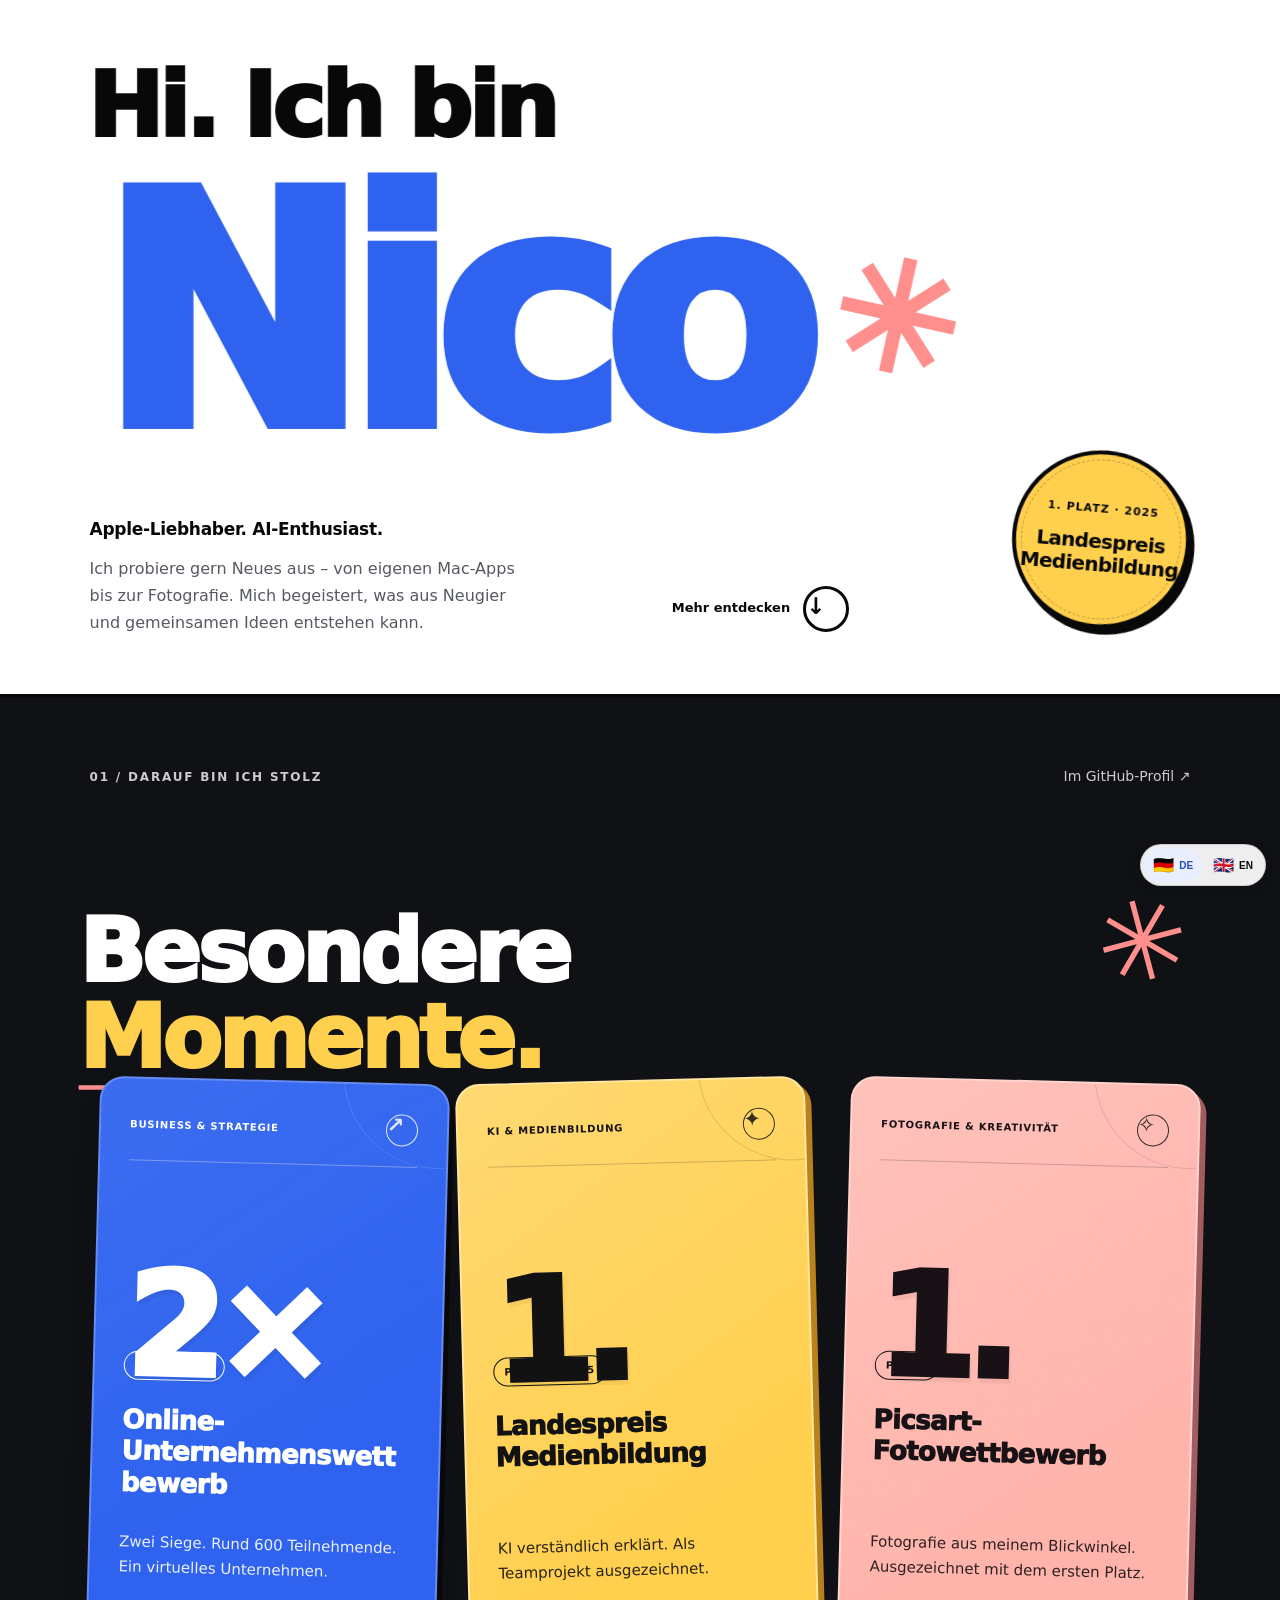
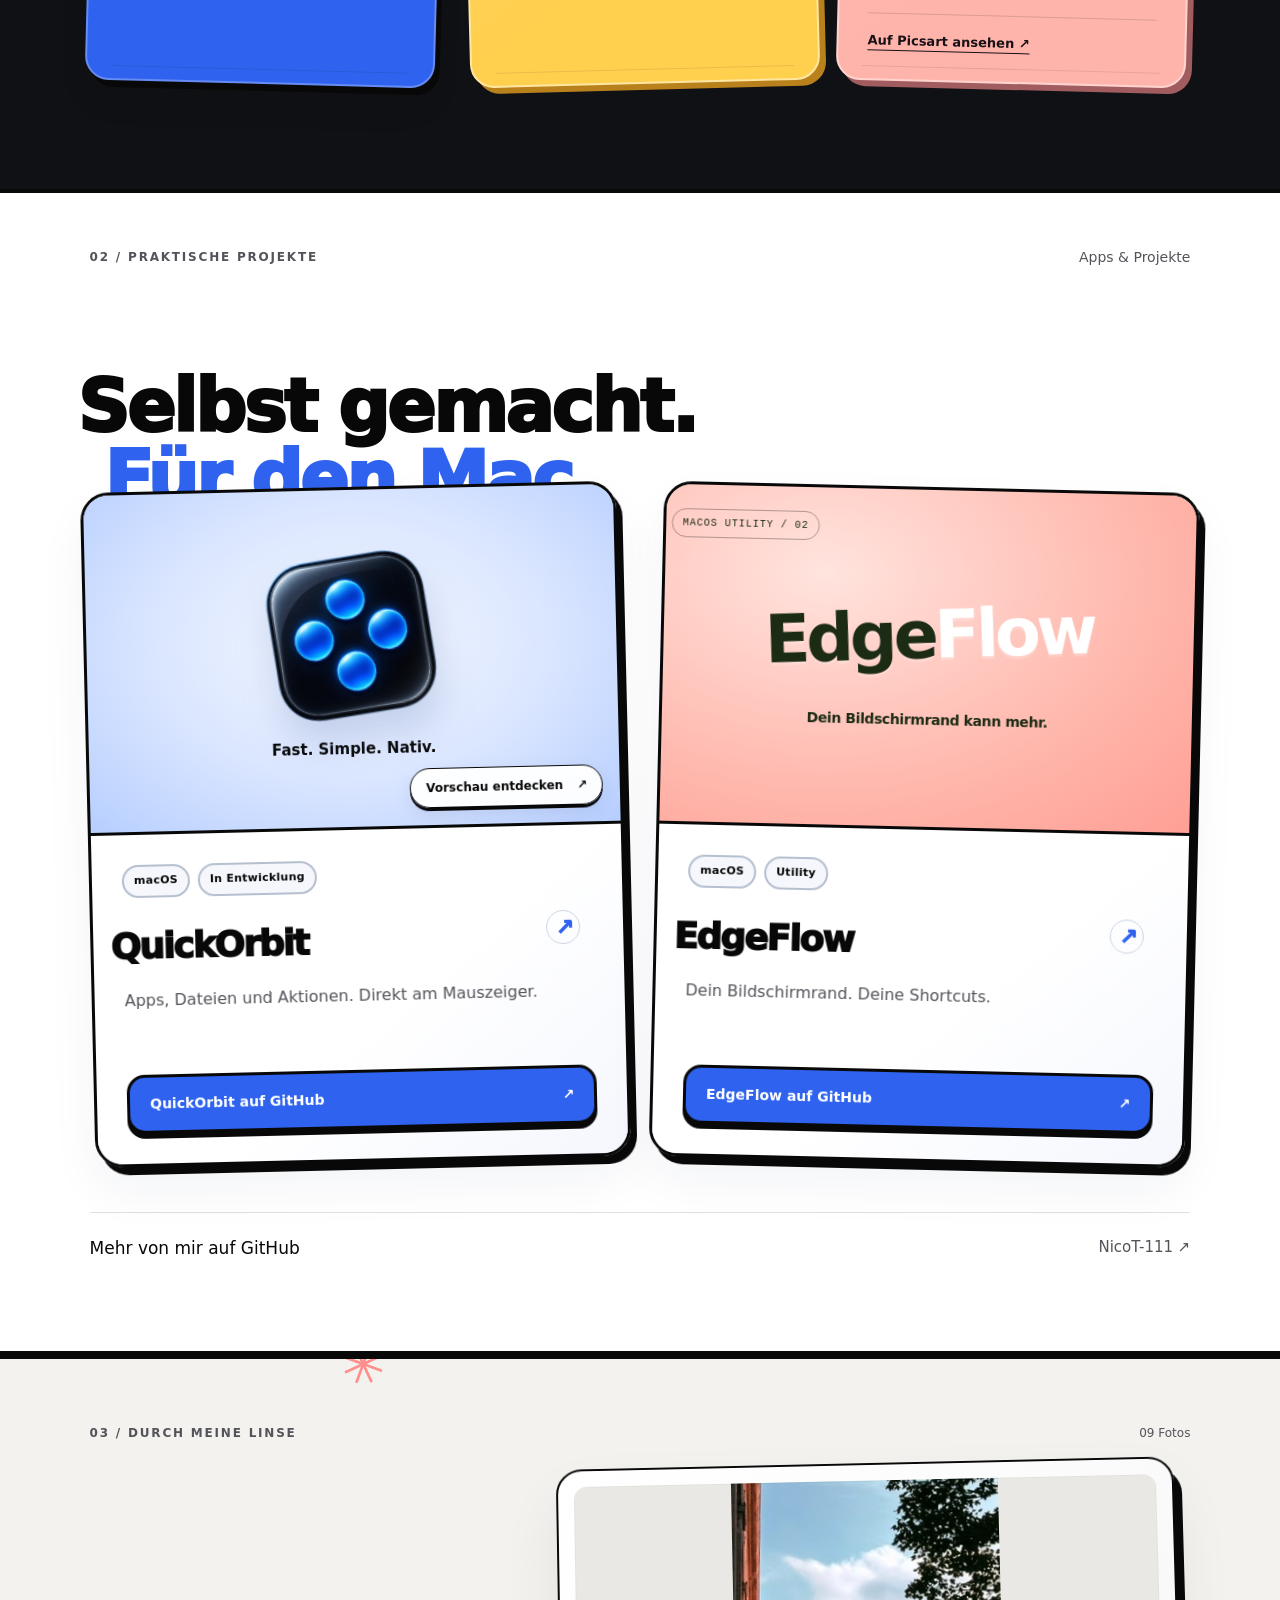
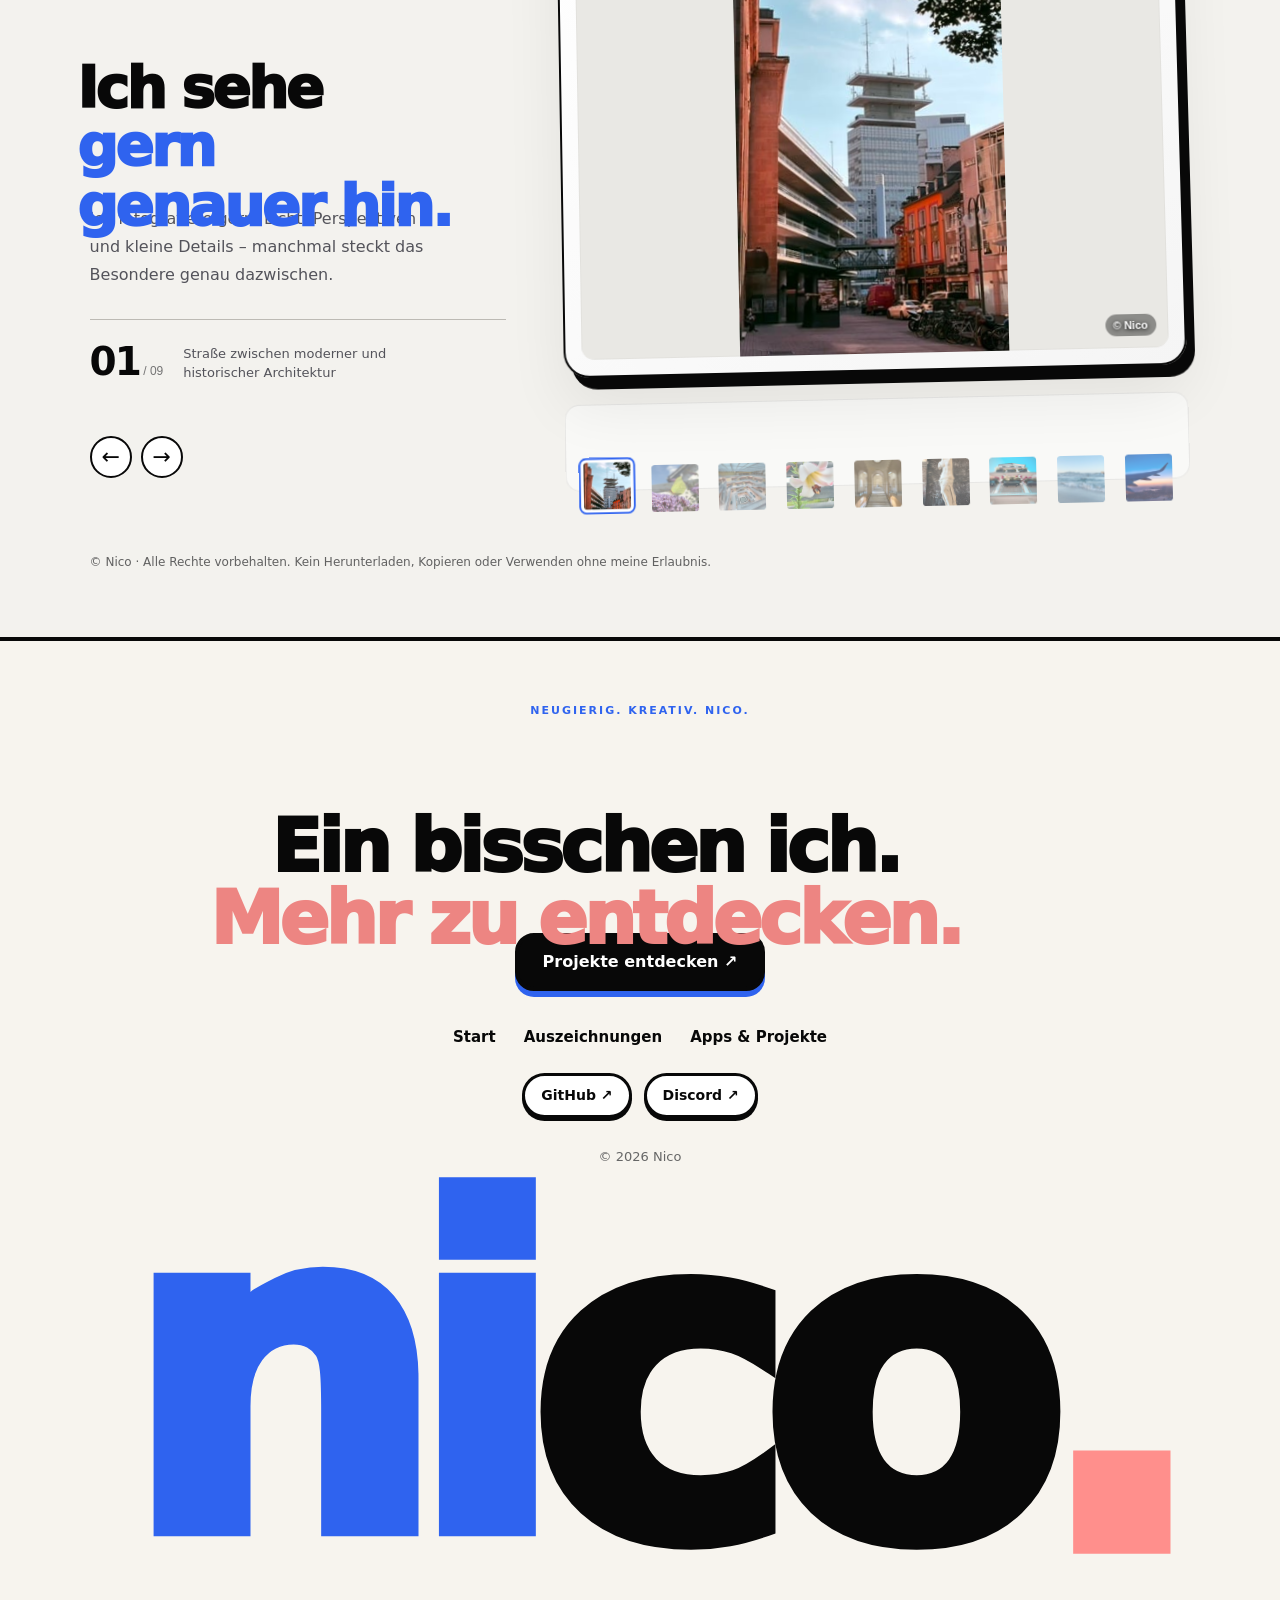
==== index.html @ 22990b62 "Fix GitHub Pages homepage with portfolio redirect" ====
<!doctype html>
<html lang="de">
<head>
<meta charset="utf-8">
<meta name="viewport" content="width=device-width, initial-scale=1">
<title>Nico – Persönliches Portfolio</title>
<meta http-equiv="refresh" content="0; url=./Nico-GitHub-Pages-FERTIG/">
<script>location.replace("./Nico-GitHub-Pages-FERTIG/" + location.search + location.hash);</script>
</head>
<body><p><a href="./Nico-GitHub-Pages-FERTIG/">Nicos Portfolio öffnen</a></p></body>
</html>
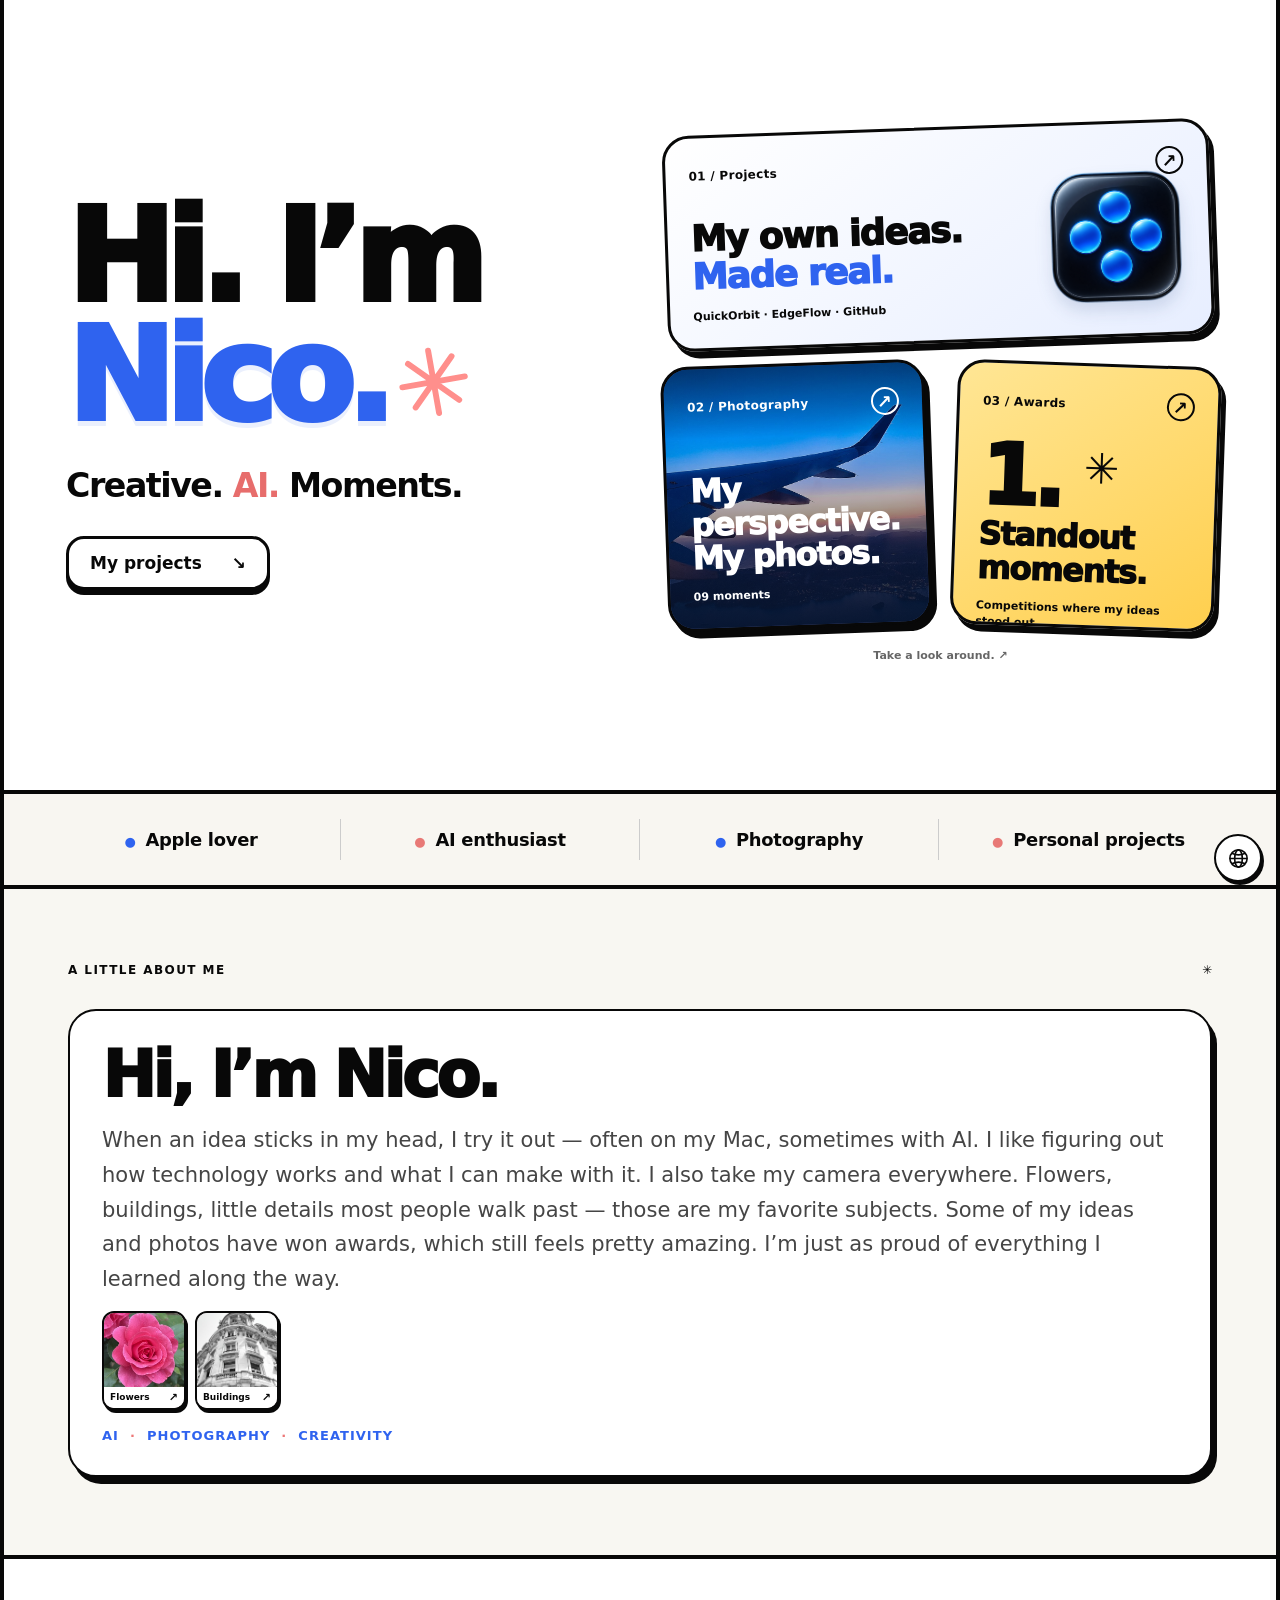
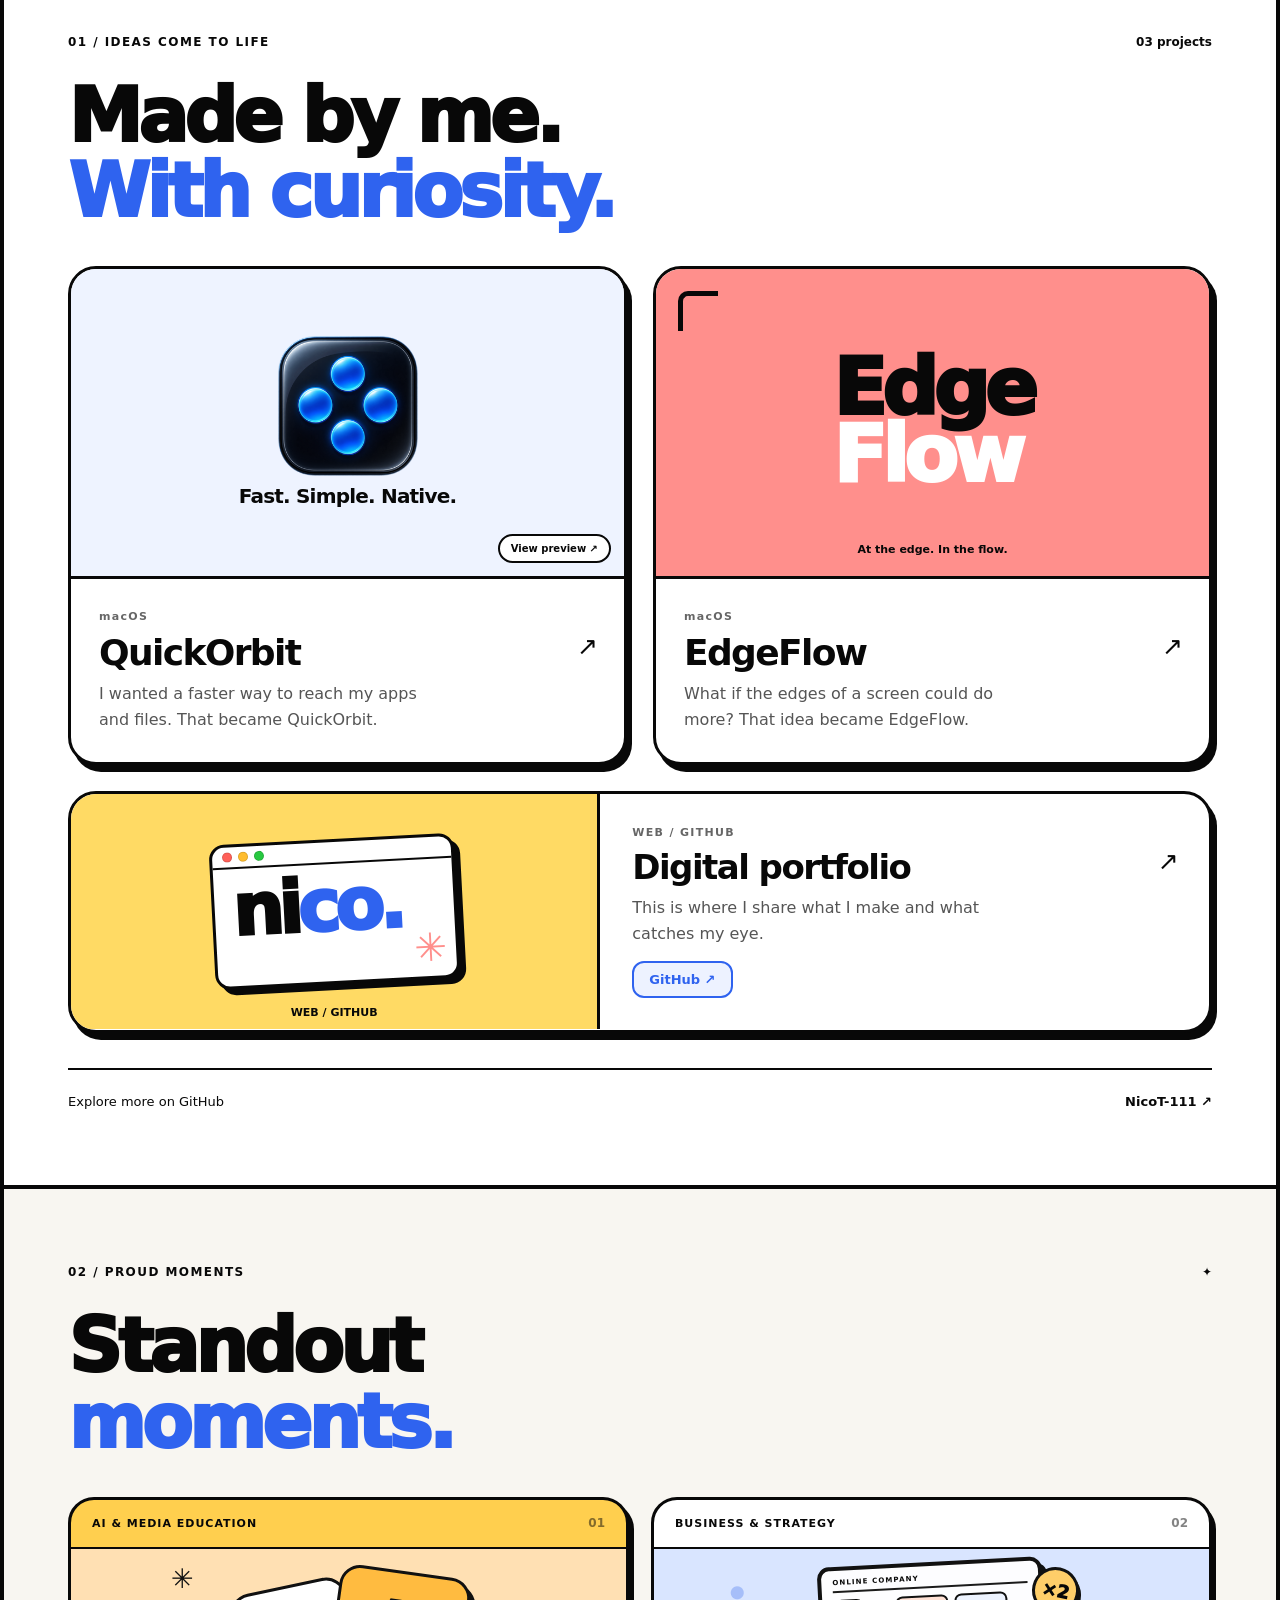
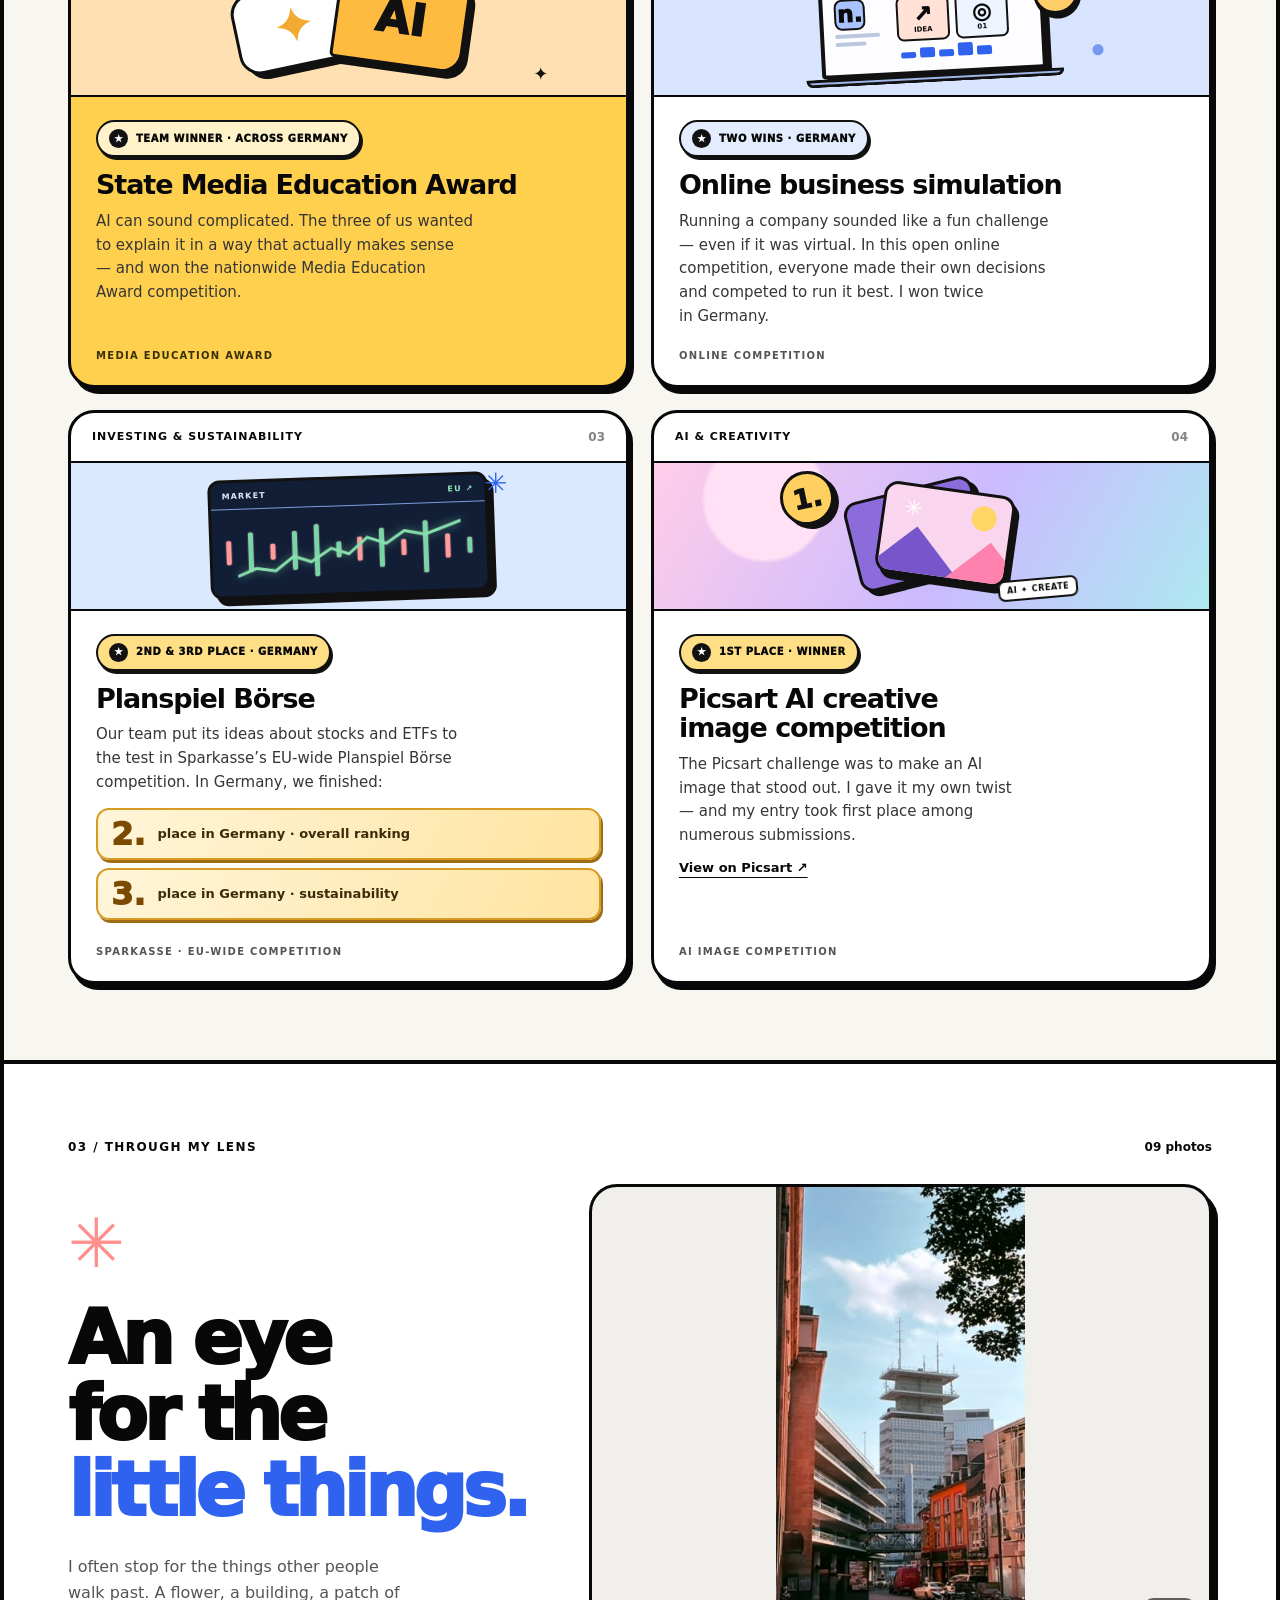
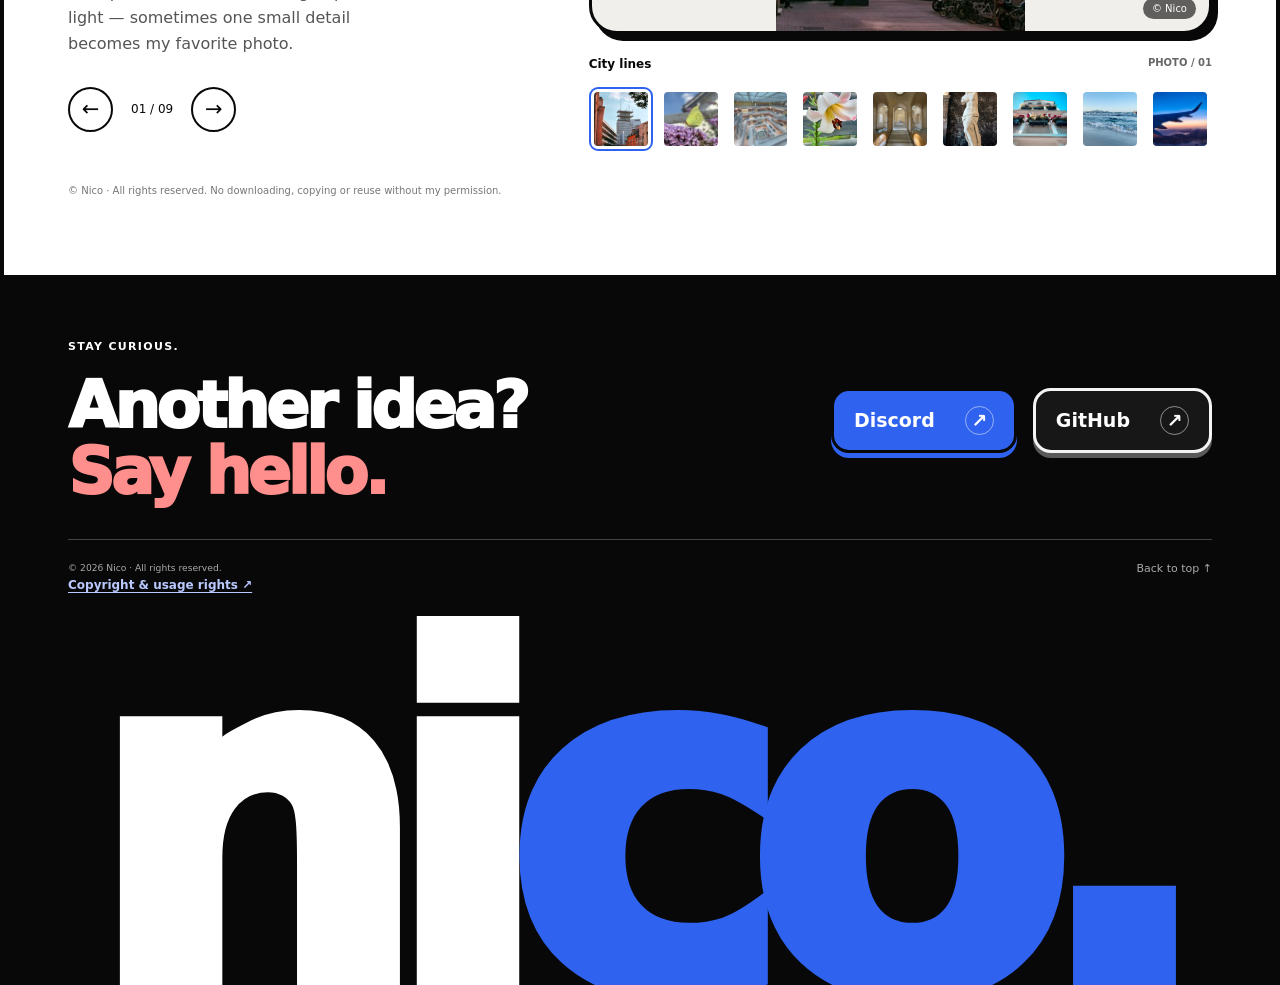
==== commit 0ecfa40d: "Add social preview to portfolio homepage" ====
--- a/index.html
+++ b/index.html
@@ -4,6 +4,17 @@
 <meta charset="utf-8">
 <meta name="viewport" content="width=device-width, initial-scale=1">
 <title>Nico – Persönliches Portfolio</title>
+<meta name="description" content="Nicos Projekte, Fotografie und Auszeichnungen.">
+<meta property="og:type" content="website">
+<meta property="og:title" content="Nico — Creative. AI. Moments.">
+<meta property="og:description" content="Projects, photography and the things I love to make.">
+<meta property="og:url" content="https://nicot-111.github.io/">
+<meta property="og:image" content="https://nicot-111.github.io/social-preview.png">
+<meta property="og:image:width" content="365">
+<meta property="og:image:height" content="229">
+<meta name="twitter:card" content="summary_large_image">
+<meta name="twitter:title" content="Nico — Creative. AI. Moments.">
+<meta name="twitter:image" content="https://nicot-111.github.io/social-preview.png">
 <meta http-equiv="refresh" content="0; url=./Nico-GitHub-Pages-FERTIG/">
 <script>location.replace("./Nico-GitHub-Pages-FERTIG/" + location.search + location.hash);</script>
 </head>
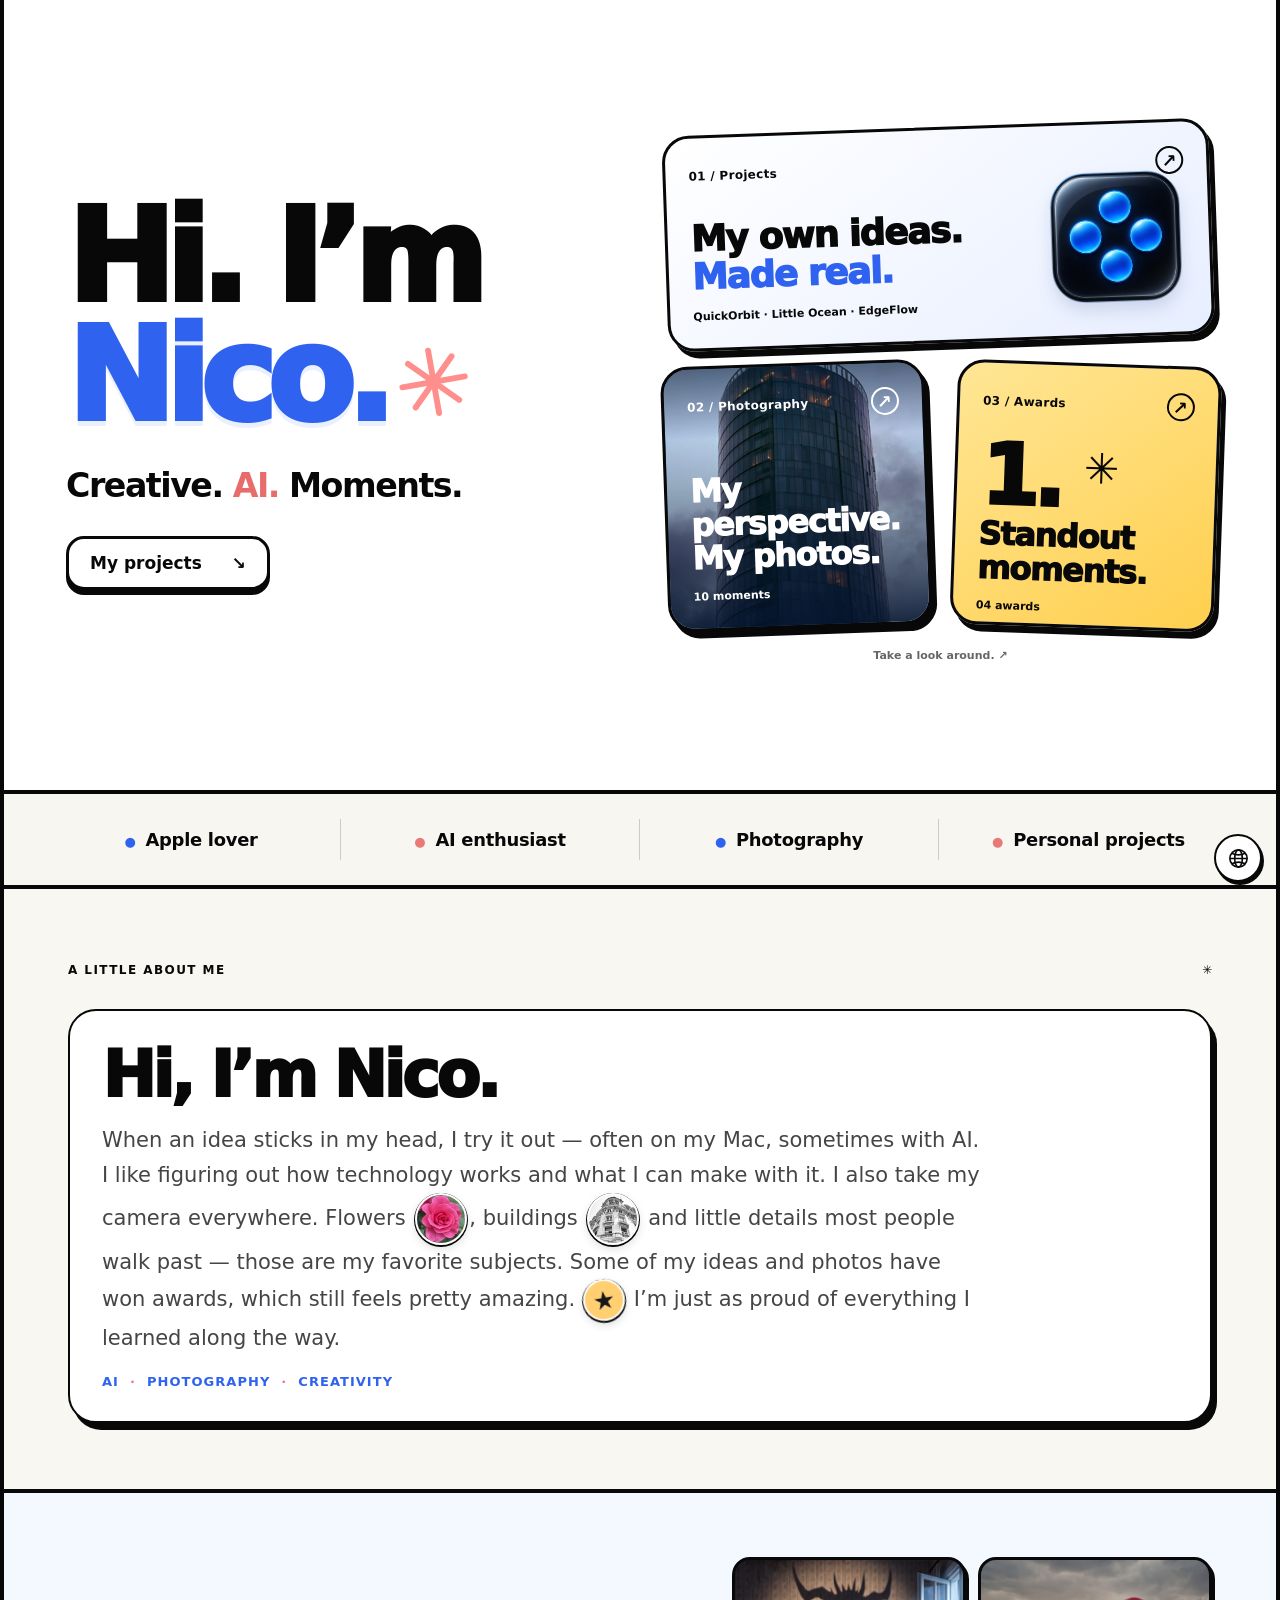
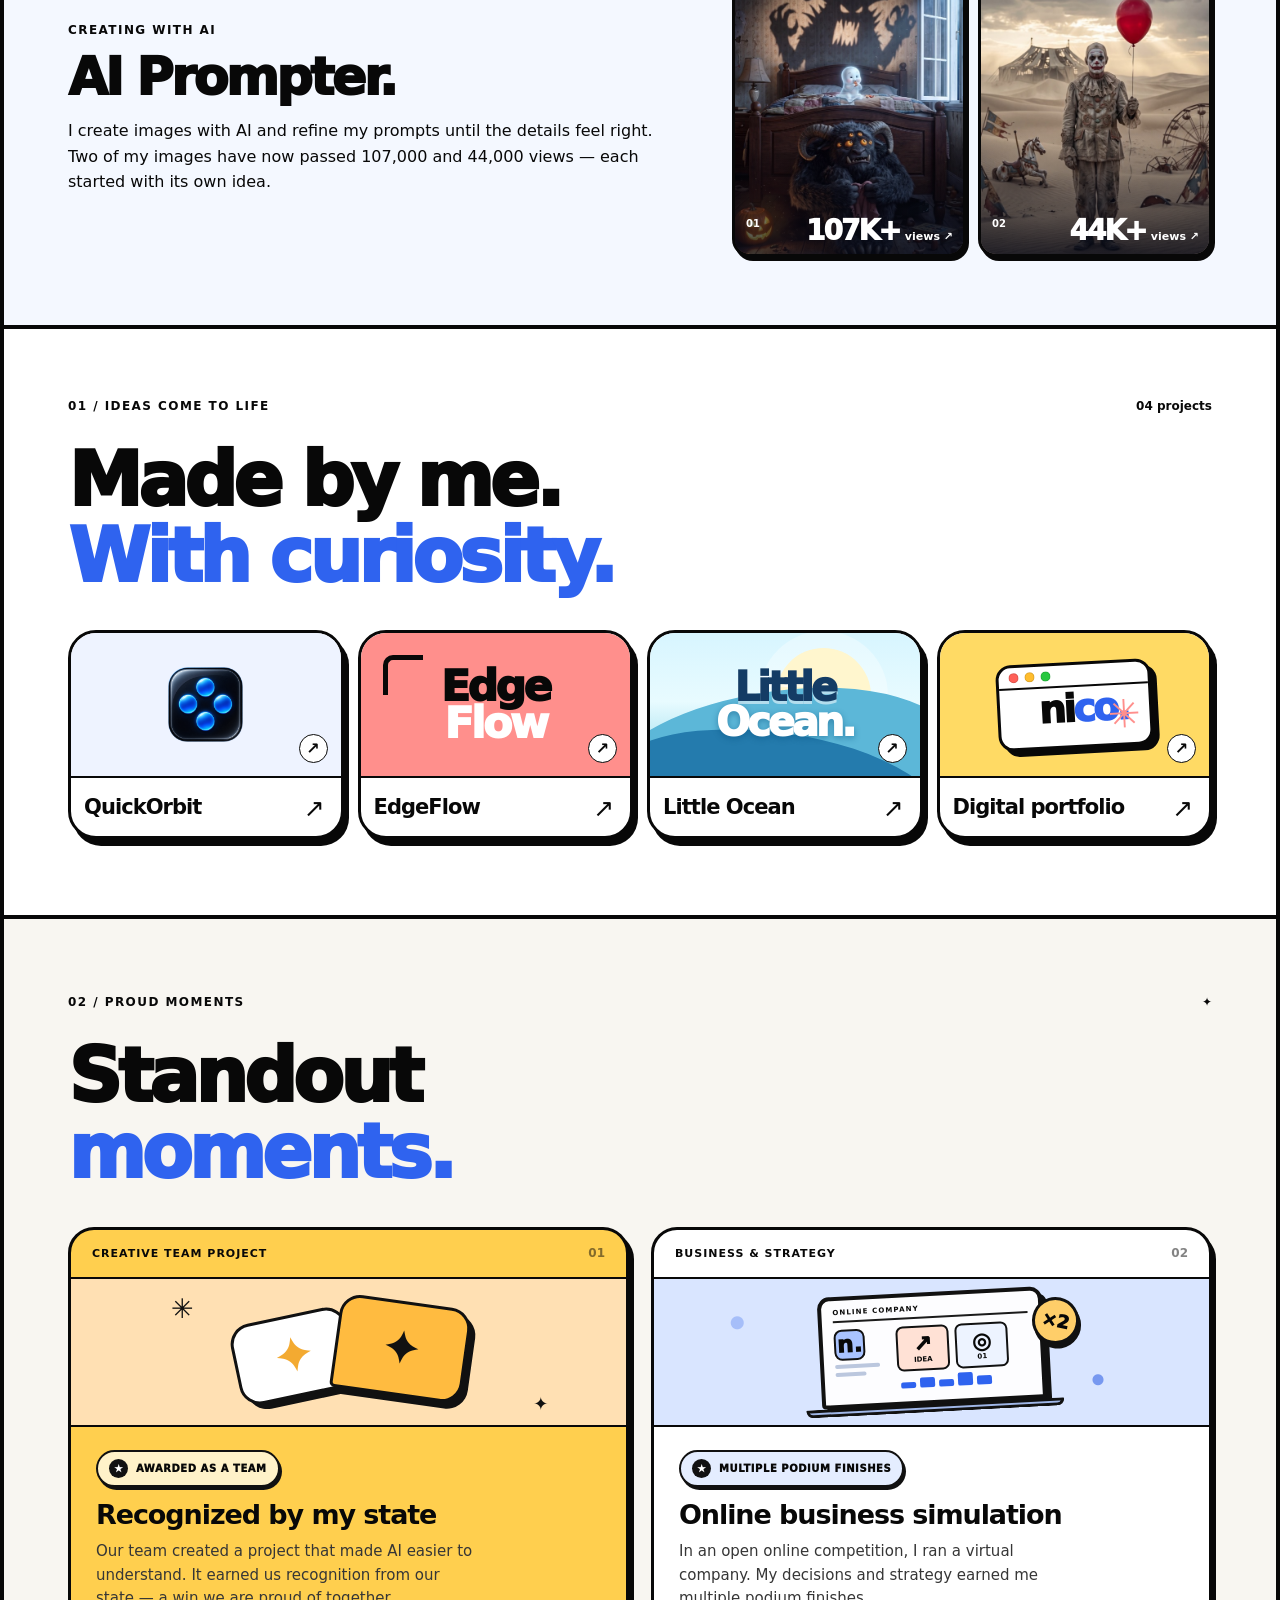
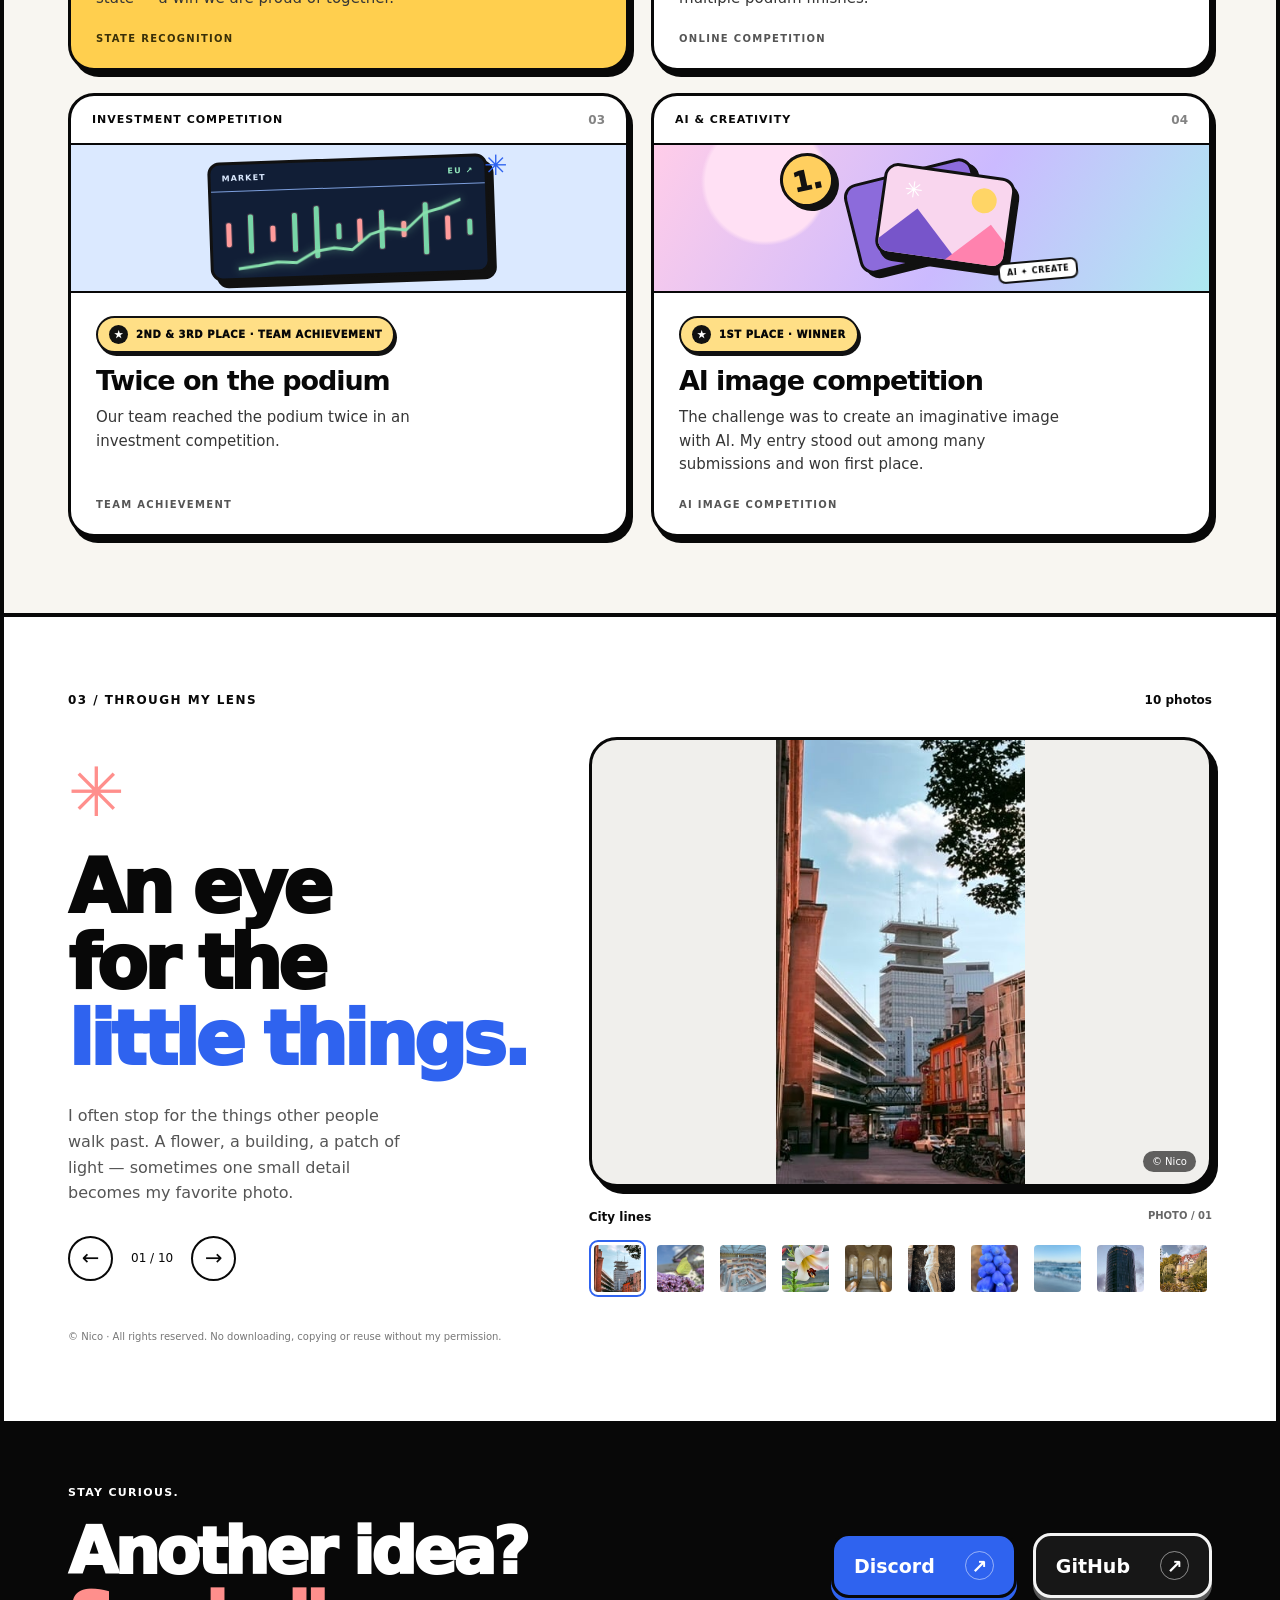
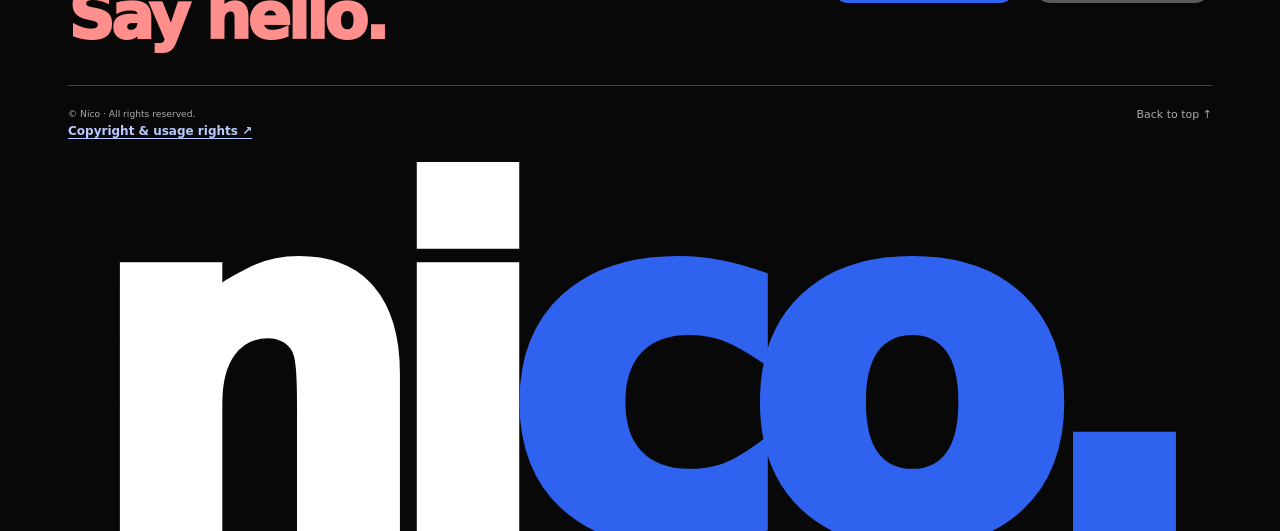
==== commit 40e20060: "Serve portfolio directly from root" ====
--- a/index.html
+++ b/index.html
@@ -1,22 +1,3 @@
-<!doctype html>
-<html lang="de">
-<head>
-<meta charset="utf-8">
-<meta name="viewport" content="width=device-width, initial-scale=1">
-<title>Nico – Persönliches Portfolio</title>
-<meta name="description" content="Nicos Projekte, Fotografie und Auszeichnungen.">
-<meta property="og:type" content="website">
-<meta property="og:title" content="Nico — Creative. AI. Moments.">
-<meta property="og:description" content="Projects, photography and the things I love to make.">
-<meta property="og:url" content="https://nicot-111.github.io/">
-<meta property="og:image" content="https://nicot-111.github.io/social-preview.png">
-<meta property="og:image:width" content="365">
-<meta property="og:image:height" content="229">
-<meta name="twitter:card" content="summary_large_image">
-<meta name="twitter:title" content="Nico — Creative. AI. Moments.">
-<meta name="twitter:image" content="https://nicot-111.github.io/social-preview.png">
-<meta http-equiv="refresh" content="0; url=./Nico-GitHub-Pages-FERTIG/">
-<script>location.replace("./Nico-GitHub-Pages-FERTIG/" + location.search + location.hash);</script>
-</head>
-<body><p><a href="./Nico-GitHub-Pages-FERTIG/">Nicos Portfolio öffnen</a></p></body>
-</html>
+<!doctype html><html lang="en"><head><meta charset="UTF-8"><meta name="viewport" content="width=device-width, initial-scale=1.0"><title>Nico — Persönliches Portfolio</title><meta name="description" content="Nicos Projekte, Auszeichnungen und Fotografie."><link rel="icon" href="./favicon.svg"><meta property="og:type" content="website"><meta property="og:title" content="Nico"><meta property="og:description" content="Projects, photography and creative ideas."><meta property="og:url" content="https://nicot-111.github.io/"><meta property="og:image" content="https://nicot-111.github.io/social-preview-name.png"><meta property="og:image:width" content="1200"><meta property="og:image:height" content="630"><meta property="og:image:alt" content="Nico"><meta name="twitter:card" content="summary_large_image"><meta name="twitter:title" content="Nico"><meta name="twitter:image" content="https://nicot-111.github.io/social-preview-name.png">  <script type="module" crossorigin src="./assets/index-Do39_erb.js"></script>
+  <link rel="stylesheet" crossorigin href="./assets/index-FMFI3H44.css">
+</head><body><div id="root"></div></body></html>
--- a/assets/index-FMFI3H44.css
+++ b/assets/index-FMFI3H44.css
@@ -0,0 +1 @@
+:root{color:#080808;--blue:#2f63ef;--coral:#ff8f8c;--ink:#080808;--round:"SF Pro Rounded",ui-rounded,"Arial Rounded MT Bold",system-ui,sans-serif;--ease:cubic-bezier(.2,.8,.2,1);background:#ececea;font-family:Inter,system-ui,-apple-system,sans-serif}*{box-sizing:border-box}html{scroll-behavior:smooth;scroll-padding-top:20px}body{-webkit-font-smoothing:antialiased;min-width:320px;margin:0}button,a{font:inherit;color:inherit}a{text-decoration:none}button{cursor:pointer}button:focus-visible,a:focus-visible{outline-offset:5px;outline:4px solid #8ab4ff}button{border:0}img{max-width:100%;display:block}h1,h2,h3,p,figure{margin:0}h1,h2,h3{font-family:var(--round);text-wrap:balance}p{text-wrap:pretty;line-height:1.6}em{color:var(--blue);font-style:normal}.site{border-inline:4px solid var(--ink);background:#fff;max-width:1440px;margin:auto;overflow:clip}.section{border-top:4px solid var(--ink);padding:76px 64px}.eyebrow{letter-spacing:.12em;font-size:11px;font-weight:850}.section-head{justify-content:space-between;align-items:center;gap:18px;margin-bottom:30px;display:flex}.section-head>span:last-child{font-size:12px;font-weight:750}.section h2,footer h2{letter-spacing:-.055em;font-size:clamp(42px,5.5vw,76px);font-weight:950;line-height:1.02}.button{border:3px solid var(--ink);min-height:54px;box-shadow:0 5px 0 var(--ink);transition:transform .22s var(--ease),box-shadow .22s var(--ease),background .22s;background:#fff;border-radius:18px;justify-content:center;align-items:center;gap:30px;padding:12px 21px;font-weight:850;display:inline-flex}.button:hover{box-shadow:0 8px 0 var(--ink);background:#eff3ff;transform:translateY(-3px)}.button:active{box-shadow:0 2px 0 var(--ink);transform:translateY(3px)}.text-link{text-underline-offset:5px;font-weight:800;text-decoration:underline}.floating-language{right:max(18px,env(safe-area-inset-right));bottom:max(18px,env(safe-area-inset-bottom));border:2px solid var(--ink);box-shadow:2px 3px 0 var(--ink);z-index:50;background:#fff;border-radius:99px;gap:2px;padding:3px;display:flex;position:fixed}.floating-language button{background:0 0;border-radius:99px;align-items:center;gap:5px;min-height:34px;padding:7px 10px;font-size:12px;font-weight:800;display:flex}.floating-language button[aria-pressed=true]{background:var(--blue);color:#fff}.skip-link{z-index:80;background:#fff;padding:16px;position:fixed;top:-100px;left:20px}.skip-link:focus{top:12px}.hero{grid-template-columns:1.15fr 1fr;align-items:center;gap:40px;min-height:min(800px,94svh);padding:72px 64px 68px;display:grid}.hero h1{letter-spacing:-.065em;margin:26px 0 24px;font-size:clamp(70px,9vw,130px);font-weight:950;line-height:.95}.hero h1>span{color:var(--blue);text-shadow:0 5px #2f63ef19}.name-star{color:var(--coral);animation:star-arrive 1.4s var(--ease) both;margin-left:.12em;font-size:.8em;display:inline-block;transform:rotate(-10deg)}.slogan{font-family:var(--round);letter-spacing:-.045em;font-size:clamp(23px,2.7vw,38px);font-weight:900;line-height:1.12}.slogan em{color:#e76d6c}.hero-subline{color:#4d4d4d;max-width:400px;margin:20px 0 28px;font-size:15px}.hero-composition{padding:16px 4px 60px;position:relative}.hero-app{aspect-ratio:1/1.05;border:4px solid var(--ink);box-shadow:10px 10px 0 var(--ink);transition:transform .45s var(--ease);background:#f3f6ff;border-radius:48px;flex-direction:column;justify-content:center;align-items:center;display:flex;position:relative;transform:rotate(-2deg)}.hero-app:hover{transform:rotate(0)translateY(-4px)}.small-pill{border:2px solid var(--ink);letter-spacing:.1em;background:#fff;border-radius:30px;padding:8px 11px;font-size:10px;font-weight:800;position:absolute;top:25px}.hero-app img{filter:drop-shadow(0 12px 10px #1d326b28);width:38%;height:auto;transition:transform .45s var(--ease)}.hero-app:hover img{transform:translateY(-6px)rotate(4deg)}.hero-app strong{font-size:clamp(28px,3.5vw,46px);font-family:var(--round);letter-spacing:-.065em;color:var(--blue);margin-top:15px;font-weight:950}.hero-app strong span{color:var(--ink)}.mini-note{margin-top:8px;font-size:12px}.hero-award{border:3px solid var(--ink);max-width:240px;box-shadow:4px 5px 0 var(--ink);transition:transform .3s var(--ease);background:#ffcf4e;border-radius:20px;grid-template-columns:auto 1fr;align-items:center;gap:4px 12px;padding:17px;display:grid;position:absolute;bottom:0;right:-12px;transform:rotate(4deg)}.hero-award:hover{transform:rotate(0)}.hero-award>span:first-child{letter-spacing:.1em;grid-column:1/-1;font-size:10px;font-weight:900}.hero-award strong{font:950 65px/.9 var(--round);letter-spacing:-.07em}.hero-award>span:last-child{font-size:12px;font-weight:800;line-height:1.5}.identity-strip{border-top:4px solid var(--ink);background:#f8f6f1;grid-template-columns:repeat(4,1fr);padding:20px 40px;display:grid}.identity-strip span{text-align:center;border-right:1px solid #ccc;padding:6px 12px;font-size:12px;font-weight:800}.identity-strip span:last-child{border:0}.identity-strip span:before{content:"●";color:var(--blue);margin-right:8px;font-size:10px}.identity-strip span:nth-child(2n):before{color:#e87976}.title-row{justify-content:space-between;align-items:end;gap:30px;margin-bottom:32px;display:flex}.title-row p{color:#555;max-width:240px;font-size:14px}.project-filters{flex-wrap:wrap;gap:8px;margin:30px 0 25px;display:flex}.project-filters button{background:#fff;border:2px solid #dededb;border-radius:99px;min-height:42px;padding:9px 15px;font-size:13px;font-weight:800;transition:background .2s,color .2s,border-color .2s}.project-filters button[aria-pressed=true]{color:#fff;background:var(--ink);border-color:var(--ink)}.project-filters button:hover{border-color:var(--ink)}.project-filters small{opacity:.65;margin-left:9px;font-size:10px}.project-grid{grid-template-columns:1fr 1fr;gap:25px;display:grid}.project-card{border:3px solid var(--ink);animation:card-in .45s var(--ease) both;background:#fff;border-radius:28px;overflow:hidden}.project-art{border-bottom:3px solid var(--ink);isolation:isolate;background:#eef3ff;justify-content:center;align-items:center;width:100%;height:245px;display:flex;position:relative;overflow:hidden}.orbit-icon-layer{transition:opacity .45s,transform .6s var(--ease);flex-direction:column;justify-content:center;align-items:center;gap:8px;display:flex}.orbit-icon-layer img{width:120px;height:120px}.orbit-icon-layer strong{font:850 20px var(--round);letter-spacing:-.04em}.orbit-screen-layer{object-fit:cover;opacity:0;width:100%;height:100%;transition:opacity .45s,transform .7s var(--ease);pointer-events:none;position:absolute;inset:0;transform:scale(1.06)}.is-open .orbit-icon-layer{opacity:0;transform:scale(.93)}.is-open .orbit-screen-layer{opacity:1;transform:scale(1)}.preview-hint{border:2px solid var(--ink);background:#fff;border-radius:99px;padding:7px 11px;font-size:10px;font-weight:800;position:absolute;bottom:13px;right:13px}.edge .project-art{background:var(--coral)}.edge .project-art>strong{font:950 67px/.85 var(--round);letter-spacing:-.065em;transition:transform .4s var(--ease)}.edge .project-art>strong span{color:#fff;display:block}.edge-corner{border-top:5px solid var(--ink);border-left:5px solid var(--ink);border-radius:10px 0 0;width:40px;height:40px;position:absolute;top:22px;left:22px}.art-caption{font-size:11px;font-weight:750;position:absolute;bottom:20px}.project-art:hover>strong{transform:translate(6px)}.web .project-art{background:#ffda64}.mini-browser{border:3px solid var(--ink);width:61%;height:163px;box-shadow:6px 6px 0 var(--ink);transition:transform .4s var(--ease);background:#fff;border-radius:15px;position:relative;transform:rotate(-3deg)}.mini-browser>span{border-bottom:2px solid var(--ink);letter-spacing:3px;padding:5px 10px;font-size:8px;display:block}.mini-browser strong{font:950 78px var(--round);letter-spacing:-.075em;padding-left:17px}.mini-browser strong span{color:var(--blue)}.mini-browser i{color:var(--coral);font-size:39px;font-style:normal;position:absolute;bottom:6px;right:9px}.project-art:hover .mini-browser{transform:rotate(0)}.photo .project-art>img{object-fit:cover;object-position:50% 64%;width:100%;height:100%;transition:transform .65s var(--ease)}.photo .project-art:hover>img{transform:scale(1.035)}.art-photo-label{color:#fff;text-shadow:0 1px 5px #000;font-size:12px;font-weight:800;position:absolute;bottom:16px;left:18px}.project-copy .eyebrow{color:#666;font-size:10px}.project-copy h3{letter-spacing:-.045em;justify-content:space-between;gap:8px;margin:8px 0;font-size:29px;display:flex}.project-copy h3 span{font:400 25px system-ui;transition:transform .25s}.project-copy a:hover h3 span{transform:translate(3px,-3px)}.project-copy p{color:#555;max-width:350px;font-size:13px}.github-row{border-top:2px solid var(--ink);justify-content:space-between;gap:20px;margin-top:35px;padding-top:24px;font-size:13px;display:flex}.pagination{justify-content:center;gap:20px;margin-top:24px;display:flex}.pagination button{padding:10px 20px}.achievements{background:#f8f6f1}.award-grid{grid-template-columns:repeat(3,1fr);gap:20px;margin-top:36px;display:grid}.award-grid article{border:3px solid var(--ink);background:#fff;border-radius:25px;flex-direction:column;align-items:start;padding:25px 23px 28px;display:flex}.award-grid .award-featured{box-shadow:5px 6px 0 var(--ink);background:#ffcf4e}.award-number{font:950 clamp(70px,8vw,105px)/1 var(--round);letter-spacing:-.07em;margin:20px 0 2px;display:block;position:relative}.award-number i{font:normal 45px var(--round);position:absolute;top:12px;right:-85px}.award-label{letter-spacing:.13em;font-size:11px;font-weight:900}.award-grid h3{letter-spacing:-.04em;overflow-wrap:anywhere;margin:23px 0 12px;font-size:23px;line-height:1.13}.award-grid p{color:#444;font-size:13px}.award-grid a{margin-top:18px;font-size:12px}.gallery-layout{grid-template-columns:.85fr 1.15fr;align-items:center;gap:60px;display:grid}.gallery-star{color:var(--coral);margin-bottom:18px;font-size:68px;display:block}.gallery-story p{color:#555;max-width:340px;margin-top:26px;font-size:14px}.gallery-print{border:3px solid var(--ink);height:450px;max-height:60svh;box-shadow:6px 7px 0 var(--ink);touch-action:pan-y;background:#f0efec;border-radius:25px;position:relative;overflow:hidden}.gallery-print img{object-fit:contain;opacity:0;pointer-events:none;width:100%;height:100%;transition:opacity .45s;position:absolute;inset:0}.gallery-print img.active{opacity:1}.photo-credit{color:#fff;background:#0009;border-radius:99px;padding:5px 9px;font-size:10px;position:absolute;bottom:12px;right:13px}.photo-caption{justify-content:space-between;gap:10px;margin:23px 0 16px;font-size:12px;font-weight:700;display:flex}.photo-caption>span:last-child{color:#666;font-size:10px}.photo-controls{align-items:center;gap:18px;margin-top:30px;display:flex}.photo-controls span{font-variant-numeric:tabular-nums;font-size:12px}.photo-controls button{border:2px solid var(--ink);background:#fff;border-radius:50%;width:45px;height:45px;font-size:21px;transition:background .2s,transform .2s}.photo-controls button:hover{background:#e9efff;transform:translateY(-2px)}.gallery-thumbs{grid-template-columns:repeat(9,minmax(0,1fr));gap:6px;display:grid}.gallery-thumbs button{background:0 0;border:2px solid #0000;border-radius:9px;min-width:0;padding:3px;transition:transform .2s,border-color .2s}.gallery-thumbs button[aria-pressed=true]{border-color:var(--blue)}.gallery-thumbs button:hover{transform:translateY(-3px)}.gallery-thumbs img{aspect-ratio:1;object-fit:cover;border-radius:4px;width:100%}.photo-rights{color:#777;max-width:650px;margin-top:32px;font-size:10px}footer{background:var(--ink);color:#fff;padding:60px 64px 75px}.footer-top{justify-content:space-between;align-items:center;gap:30px;display:flex}footer h2{margin-top:20px;font-size:clamp(40px,5vw,66px)}footer em{color:var(--coral)}.footer-actions .button{color:var(--ink);box-shadow:0 5px 0 var(--blue)}.footer-wordmark{font:950 clamp(130px,30vw,420px)/.9 var(--round);letter-spacing:-.085em;margin:45px 0 20px;display:block}.footer-bottom{color:#aaa;border-top:1px solid #444;justify-content:space-between;gap:25px;padding-top:22px;font-size:11px;display:flex}.reveal{opacity:0;transition:opacity .65s ease,transform .7s var(--ease);transform:translateY(22px)}.reveal.is-visible{opacity:1;transform:none}@keyframes card-in{0%{opacity:0;transform:translateY(10px)}to{opacity:1;transform:none}}@keyframes star-arrive{0%{opacity:0;transform:rotate(-55deg)}to{opacity:1;transform:rotate(-10deg)}}@media (width>=1000px){.hero-copy{animation:card-in .75s var(--ease) both}.hero-composition{animation:card-in .8s .1s var(--ease) both}}@media (width<=900px){.hero{gap:28px;padding:60px 36px}.section{padding:60px 36px}.hero h1{font-size:85px}.slogan{font-size:25px}.hero-app{border-radius:35px}.hero-award{max-width:200px;padding:13px;right:-5px}.hero-award strong{font-size:50px}.hero-award>span:last-child{font-size:10px}.award-grid{gap:12px}.award-grid article{padding:22px 16px}.award-grid h3{font-size:20px}.award-grid .eyebrow{letter-spacing:.07em;font-size:9px}.award-number i{font-size:32px;right:-55px}.gallery-layout{gap:30px}.gallery-print{height:380px}footer{padding:50px 36px 75px}}@media (width<=640px){.site{border-inline:2px solid var(--ink)}.hero{grid-template-columns:1fr;gap:22px;min-height:0;padding:42px 24px 40px}.hero h1{margin-top:22px;font-size:clamp(72px,19vw,106px)}.hero-subline{max-width:330px;font-size:14px}.hero-composition{width:100%;max-width:390px;margin:0 auto;padding:8px 20px 36px 0}.hero-app{aspect-ratio:1.55;box-shadow:6px 6px 0 var(--ink);border-radius:28px;padding:35px 15px 25px}.hero-app img{width:84px}.hero-app strong{margin-top:6px;font-size:30px}.small-pill{padding:4px 8px;font-size:8px;top:10px}.mini-note{display:none}.hero-award{border-radius:14px;gap:4px 8px;max-width:170px;padding:10px;bottom:0;right:0}.hero-award>span:first-child{font-size:8px}.hero-award strong{font-size:40px}.hero-award>span:last-child{font-size:9px}.identity-strip{border-top-width:3px;grid-template-columns:1fr 1fr;gap:10px 0;padding:12px 16px}.identity-strip span{font-size:10px}.identity-strip span:nth-child(2){border:0}.section{border-top-width:3px;padding:45px 22px}.section-head{margin-bottom:25px}.section h2{font-size:43px}.title-row{margin-bottom:24px;display:block}.title-row p{max-width:300px;margin-top:15px;font-size:13px}.project-filters{flex-wrap:nowrap;gap:6px}.project-filters button{min-height:40px;padding:8px 10px;font-size:11px}.project-filters small{margin-left:4px;font-size:9px}.project-grid{gap:14px}.project-card{border-width:2px;border-radius:18px}.project-art{border-bottom-width:2px;height:155px}.orbit-icon-layer img{width:72px;height:72px}.orbit-icon-layer strong{font-size:11px}.preview-hint{border-width:1px;padding:4px 6px;font-size:8px;bottom:8px;right:6px}.edge .project-art>strong{font-size:39px}.edge-corner{border-width:3px;width:24px;height:24px;top:12px;left:12px}.art-caption{font-size:7px;bottom:13px}.mini-browser{width:80%;height:92px;box-shadow:3px 3px 0 var(--ink);border-width:2px;border-radius:9px}.mini-browser>span{padding:4px 7px;font-size:5px}.mini-browser strong{padding-left:8px;font-size:43px}.mini-browser i{font-size:24px;bottom:0;right:5px}.project-copy{padding:13px 12px 16px}.project-copy .eyebrow{letter-spacing:.055em;font-size:8px}.project-copy h3{min-height:40px;margin:6px 0;font-size:19px;line-height:1.06}.project-copy h3 span{font-size:16px}.project-copy p{font-size:11px;line-height:1.45}.art-photo-label{font-size:9px;bottom:12px;left:12px}.github-row{gap:15px;margin-top:25px;padding-top:19px;font-size:11px}.award-grid{grid-template-columns:1fr;gap:17px;margin-top:27px}.award-grid article{grid-template-columns:90px 1fr;column-gap:16px;padding:20px;display:grid}.award-grid .eyebrow{grid-column:1/-1;margin-bottom:16px;font-size:9px}.award-number{grid-area:2/1/4;margin:0;font-size:66px}.award-label{grid-area:4/1;margin-top:7px;font-size:8px}.award-grid h3{grid-area:2/2;margin:0 0 9px;font-size:22px}.award-grid p{grid-area:3/2/5;font-size:12px}.award-grid a{grid-column:2;margin-top:12px;font-size:11px}.award-number i{display:none}.gallery-layout{grid-template-columns:1fr;gap:25px}.gallery-story h2 br{display:none}.gallery-story h2{max-width:330px;font-size:43px}.gallery-story h2 em{display:block}.gallery-star{float:right;margin-top:-5px;font-size:48px}.gallery-story p{max-width:100%;margin-top:18px;font-size:13px}.photo-controls{margin-top:22px}.gallery-print{height:420px;max-height:65svh;box-shadow:4px 5px 0 var(--ink)}.gallery-thumbs{gap:3px}.gallery-thumbs button{border-radius:6px;padding:2px}.photo-caption{font-size:11px}.photo-rights{margin-top:24px;font-size:9px}footer{padding:42px 24px 83px}.footer-top{display:block}.footer-actions{margin-top:26px}.footer-wordmark{margin-top:40px;font-size:31vw}.footer-bottom{font-size:10px}.floating-language{bottom:12px;right:12px}.floating-language button{min-height:34px;padding:7px 9px;font-size:11px}}@media (prefers-reduced-motion:reduce){html{scroll-behavior:auto}*,:before,:after{transition:none!important;animation:none!important}.reveal{opacity:1;transform:none}}.hero{grid-template-columns:1fr 1.08fr;gap:48px;min-height:760px}.hero h1{font-size:clamp(72px,8.2vw,118px)}.tile-deck{isolation:isolate;height:470px;margin-right:8px;padding:0;position:relative}.intro-tile{border:3px solid var(--ink);width:66%;height:340px;box-shadow:5px 7px 0 var(--ink);transform-origin:50% 85%;transition:transform .65s var(--ease),box-shadow .4s ease;border-radius:28px;flex-direction:column;align-items:flex-start;padding:22px;display:flex;position:absolute;top:50%;left:50%;overflow:hidden}.tile-top{z-index:2;letter-spacing:.08em;justify-content:space-between;width:100%;font-size:11px;font-weight:850;display:flex;position:relative}.intro-tile>strong{font:950 clamp(24px,2.7vw,38px)/1.05 var(--round);letter-spacing:-.045em;z-index:2;margin-top:auto;position:relative}.tile-foot{z-index:2;margin-top:13px;font-size:10px;font-weight:700;position:relative}.tile-projects{z-index:3;background:#edf3ff;transform:translate(-66%,-49%)rotate(-10deg)}.tile-projects>img{object-fit:contain;width:105px;height:105px;margin:24px auto 16px}.tile-photos{color:#fff;z-index:2;background:#253e6a;transform:translate(-18%,-57%)rotate(10deg)}.tile-photos>img{object-fit:cover;z-index:0;width:100%;height:100%;position:absolute;inset:0}.tile-photos:after{content:"";z-index:1;background:linear-gradient(#0005,#0000 35%,#000b);position:absolute;inset:0}.tile-awards{z-index:1;background:#ffcf4e;transform:translate(-44%,-67%)rotate(1deg)}.tile-prize{font:950 105px/1 var(--round);letter-spacing:-.07em;margin-top:26px;position:relative}.tile-prize i{font:normal 64px var(--round);position:absolute;top:4px;right:-90px}.deck-hint{text-align:center;color:#666;width:100%;font-size:11px;font-weight:700;position:absolute;bottom:0;left:0}.tile-deck:focus-within .tile-projects{transform:translate(-94%,-41%)rotate(-16deg)}.tile-deck:focus-within .tile-photos{transform:translateY(-45%)rotate(16deg)}.tile-deck:focus-within .tile-awards{transform:translate(-47%,-82%)rotate(0)}.intro-tile:focus-visible{z-index:5;outline-offset:6px}@media (hover:hover) and (pointer:fine){.tile-deck:hover .tile-projects{transform:translate(-94%,-41%)rotate(-16deg)}.tile-deck:hover .tile-photos{transform:translateY(-45%)rotate(16deg)}.tile-deck:hover .tile-awards{transform:translate(-47%,-82%)rotate(0)}.tile-deck .intro-tile:hover{z-index:5;box-shadow:8px 12px 0 var(--ink)}.tile-deck .tile-projects:hover{transform:translate(-98%,-47%)rotate(-12deg)}.tile-deck .tile-photos:hover{transform:translate(2%,-51%)rotate(10deg)}.tile-deck .tile-awards:hover{transform:translate(-47%,-88%)rotate(0)}}.project-grid{grid-template-columns:1fr 1fr;gap:26px}.project-card.web{grid-column:1/-1;grid-template-columns:1fr 1.15fr;align-items:stretch;display:grid}.project-card.web .project-art{border-bottom:0;border-right:3px solid var(--ink);height:205px}.project-card.web .project-copy{flex-direction:column;justify-content:center;padding:32px;display:flex}.project-card.web .mini-browser{max-width:245px;height:130px}.project-card.web .art-caption{bottom:10px}.project-card.web h3{font-size:34px}.project-card.web p:after{content:"GitHub ↗";color:var(--blue);margin-top:14px;font-weight:800;display:block}.projects .title-row{margin-bottom:36px}footer{padding-bottom:0}.footer-bottom{margin-top:34px;padding-bottom:22px}.footer-wordmark{height:.58em;margin:26px -12px 0;font-size:clamp(170px,36vw,500px);line-height:.86;overflow:hidden}.footer-wordmark span{color:var(--blue)}html[lang=zh-Hans] h1,html[lang=zh-Hans] h2,html[lang=zh-Hans] h3,html[lang=zh-Hans] .intro-tile>strong{letter-spacing:-.02em}html[lang=zh-Hans] .hero h1{font-size:clamp(56px,6.7vw,96px)}html[lang=zh-Hans] .section h2{line-height:1.22}html[lang=zh-Hans] .hero-subline{line-height:1.9}@media (width<=1000px) and (width>=641px){.hero{gap:20px;padding-inline:36px}.intro-tile{width:72%;height:310px;padding:18px}.tile-deck{height:420px}.intro-tile>strong{font-size:27px}.tile-top{font-size:9px}.tile-prize{font-size:88px}.tile-prize i{font-size:48px;right:-65px}.tile-projects>img{width:85px;height:85px}.tile-foot{font-size:8px}.hero h1{font-size:80px}}@media (width<=640px){.hero{grid-template-columns:1fr;gap:22px;min-height:0;padding:38px 24px 30px}.hero h1{font-size:clamp(68px,18vw,94px)}.hero-subline{margin-bottom:22px}.tile-deck{grid-template-columns:repeat(3,minmax(0,1fr));gap:8px;width:100%;max-width:none;height:auto;margin:12px 0 0;padding:0 0 30px;display:grid}.intro-tile,.tile-deck:focus-within .intro-tile{width:100%;height:182px;box-shadow:2px 3px 0 var(--ink);border-width:2px;border-radius:16px;padding:10px 8px;position:relative;top:auto;left:auto;transform:none}.tile-projects{margin-top:14px}.tile-photos{margin-top:0}.tile-awards{margin-top:14px}.tile-top{letter-spacing:0;font-size:8px}.tile-top>span:last-child{display:none}.tile-projects>img{width:48px;height:48px;margin:16px auto 10px}.intro-tile>strong{letter-spacing:-.04em;font-size:16px;line-height:1.07}.tile-foot{margin-top:9px;font-size:7px;line-height:1.35}.tile-prize{margin-top:18px;font-size:57px}.tile-prize i{font-size:24px;top:-8px;right:-26px}.deck-hint{font-size:10px;bottom:0}.intro-tile:active{transform:translateY(-4px)}.project-grid{grid-template-columns:1fr;gap:20px}.project-art{height:205px}.project-copy{padding:20px}.project-copy h3{min-height:0;font-size:27px}.project-copy p{font-size:13px}.project-copy .eyebrow{font-size:10px}.orbit-icon-layer img{width:100px;height:100px}.orbit-icon-layer strong{font-size:16px}.preview-hint{padding:7px 10px;font-size:10px;bottom:12px;right:12px}.edge .project-art>strong{font-size:58px}.art-caption{font-size:10px}.project-card.web{display:block}.project-card.web .project-art{border-right:0;border-bottom:2px solid var(--ink);height:165px}.project-card.web .project-copy{padding:20px}.project-card.web h3{font-size:27px}.project-card.web .mini-browser{width:60%;height:110px}.project-card.web .mini-browser strong{font-size:56px}.project-card.web .art-caption{font-size:8px}.project-card.web p:after{margin-top:9px}.floating-language{bottom:max(12px,env(safe-area-inset-bottom));right:12px}.floating-language button{padding:7px 8px}.footer-bottom{margin-top:28px;padding-bottom:0;font-size:10px;display:block}.footer-bottom>a{margin-top:12px;display:block}.footer-wordmark{height:.6em;margin:26px -7px 0;font-size:37vw}footer{padding-bottom:0}html[lang=zh-Hans] .hero h1{font-size:58px}html[lang=zh-Hans] .intro-tile>strong{font-size:15px}html[lang=zh-Hans] .tile-foot{font-size:8px}}@media (prefers-reduced-motion:reduce){.intro-tile{transition:none!important}}@media (width>=1001px){.intro-tile{width:58%;height:330px}.intro-tile>strong{font-size:34px}.tile-projects>img{width:95px;height:95px}}.project-card.web p:after{content:none}.portfolio-github{color:var(--blue);text-underline-offset:4px;align-self:flex-start;margin-top:15px;font-size:13px;font-weight:850;display:inline-flex}.portfolio-github:hover{text-decoration:underline}@media (width<=640px){.project-card,.project-card.web{border-radius:20px;grid-template-columns:36% 64%;display:grid}.project-art,.project-card.web .project-art{border-bottom:0;border-right:2px solid var(--ink);height:100%;min-height:185px}.project-copy,.project-card.web .project-copy{padding:19px 16px}.project-copy h3,.project-card.web h3{font-size:23px}.project-copy p{font-size:12px;line-height:1.5}.project-copy h3 span{font-size:18px}.orbit-icon-layer img{width:68px;height:68px}.orbit-icon-layer strong{text-align:center;padding:0 8px;font-size:10px}.preview-hint{text-align:center;padding:6px 2px;font-size:8px;bottom:12px;left:6px;right:6px}.edge .project-art>strong{font-size:38px}.edge-corner{width:20px;height:20px;top:14px;left:13px}.edge .art-caption{text-align:center;max-width:82px;font-size:8px;bottom:15px}.project-card.web .mini-browser{width:85%;height:83px}.project-card.web .mini-browser strong{font-size:37px}.project-card.web .art-caption{font-size:8px}.portfolio-github{font-size:12px}.project-copy .eyebrow{font-size:9px}}@media (width>=641px) and (width<=1000px){.hero{grid-template-columns:1fr;gap:10px;min-height:0;padding:52px 44px 42px}.hero h1{font-size:96px}.hero-copy{max-width:600px}.hero-subline{max-width:480px}.tile-deck{justify-self:center;width:430px;max-width:80%;height:430px;margin:20px 0 0}.intro-tile{width:58%;height:305px}.intro-tile>strong{font-size:28px}.tile-projects>img{width:86px;height:86px}}@media (width<=359px){.intro-tile{padding:10px 6px}.intro-tile>strong{font-size:13px}.tile-foot{font-size:6px}.tile-prize{font-size:47px}.tile-prize i{font-size:20px;right:-21px}.hero{padding-inline:19px}.project-copy,.project-card.web .project-copy{padding:16px 12px}.project-copy h3,.project-card.web h3{font-size:20px}}.language-control{right:max(18px,env(safe-area-inset-right));bottom:max(18px,env(safe-area-inset-bottom));z-index:60;position:fixed}.language-trigger{border:2px solid var(--ink);width:48px;height:48px;box-shadow:2px 3px 0 var(--ink);transition:transform .22s var(--ease),background .22s;background:#fff;border-radius:50%;place-items:center;display:grid}.language-trigger:hover,.language-trigger[aria-expanded=true]{background:#eef3ff;transform:translateY(-2px)}.language-options{border:2px solid var(--ink);width:186px;box-shadow:4px 5px 0 var(--ink);animation:card-in .2s var(--ease) both;background:#fff;border-radius:20px;padding:7px;position:absolute;bottom:62px;right:0}.language-options button{text-align:left;background:0 0;border-radius:12px;align-items:center;gap:10px;width:100%;min-height:44px;padding:10px;font-size:13px;font-weight:750;display:flex}.language-options button:hover{background:#f0f3fa}.language-options button[aria-pressed=true]{color:#fff;background:var(--blue)}.language-check{min-width:12px;margin-left:auto}.footer-wordmark{text-align:center;width:100%;height:.78em;margin:8px 0 0;padding-right:.075em;font-size:clamp(180px,37vw,520px);line-height:.91;overflow:hidden}.footer-bottom{padding-bottom:16px}.project-copy{padding:26px 28px 30px}.project-card{box-shadow:0 4px 0 var(--ink)}.project-card.web .project-art{height:235px}.project-card.web .mini-browser{height:145px}.project-card.web .mini-browser strong{font-size:72px}.tile-deck{height:420px}.intro-tile{box-shadow:4px 6px 0 var(--ink);border-radius:25px}.tile-top{letter-spacing:.04em;font-size:12px}.tile-foot{font-size:11px;line-height:1.4}.tile-projects{background:linear-gradient(145deg,#fff,#e7eeff)}.tile-awards{background:linear-gradient(145deg,#ffe695,#ffcf4e)}@media (width>=1001px){.hero{min-height:710px}.intro-tile{width:56%;height:305px;padding:22px}.intro-tile>strong{font-size:31px}.tile-projects>img{width:89px;height:89px;margin:18px auto 14px}.tile-prize{margin-top:22px;font-size:88px}.tile-prize i{font-size:52px;right:-73px}.tile-projects{transform:translate(-77%,-43%)rotate(-9deg)}.tile-photos{transform:translate(-8%,-47%)rotate(9deg)}.tile-awards{transform:translate(-43%,-77%)rotate(1deg)}}@media (width>=641px) and (width<=1000px){.tile-deck{height:410px}.tile-top,.tile-foot{font-size:10px}.intro-tile>strong{font-size:28px}}@media (width<=640px){.tile-deck{grid-template-columns:1fr 1fr;gap:13px;height:auto;margin-top:5px;padding-bottom:30px}.intro-tile,.tile-deck:focus-within .intro-tile{height:186px;box-shadow:3px 4px 0 var(--ink);border-radius:19px;margin-top:0;padding:15px}.intro-tile.tile-projects{grid-column:1/-1;justify-content:center;height:134px;padding:17px 18px 17px 112px}.tile-projects .tile-top{margin-bottom:10px}.tile-projects>img{width:79px;height:79px;margin:0;position:absolute;top:28px;left:15px}.intro-tile>strong{letter-spacing:-.04em;font-size:23px;line-height:1.08}.tile-projects>strong{margin-top:0;font-size:24px}.tile-projects>strong br{display:none}.tile-projects>strong em:before{content:" "}.tile-top{font-size:10px}.tile-top>span:last-child{display:block}.tile-foot{margin-top:8px;font-size:9px}.tile-prize{margin-top:9px;font-size:60px}.tile-prize i{font-size:29px;top:3px;right:-48px}.deck-hint{font-size:10px}.project-card,.project-card.web{border-radius:24px;display:block}.project-art,.project-card.web .project-art{border-right:0;border-bottom:2px solid var(--ink);height:218px;min-height:0}.project-copy,.project-card.web .project-copy{padding:22px}.project-copy h3,.project-card.web h3{font-size:29px}.project-copy p{font-size:14px}.project-copy .eyebrow{font-size:10px}.orbit-icon-layer img{width:112px;height:112px}.orbit-icon-layer strong{font-size:17px}.preview-hint{padding:7px 12px;font-size:10px;bottom:13px;left:auto;right:13px}.edge .project-art>strong{font-size:61px}.edge .art-caption{max-width:none;font-size:11px}.edge-corner{width:30px;height:30px;top:20px;left:22px}.project-card.web .project-art{height:172px}.project-card.web .mini-browser{width:58%;height:117px}.project-card.web .mini-browser strong{font-size:59px}.project-card.web .art-caption{font-size:9px}.footer-wordmark{height:.81em;margin:10px 0 0;padding-right:.075em;font-size:39vw;line-height:.93}.footer-bottom{padding-bottom:12px}.language-control{right:14px;bottom:max(14px,env(safe-area-inset-bottom))}html[lang=zh-Hans] .intro-tile>strong{font-size:21px}html[lang=zh-Hans] .tile-foot{font-size:10px}}@media (width<=359px){.intro-tile,.tile-deck:focus-within .intro-tile{padding:12px}.intro-tile.tile-projects{padding-left:100px}.tile-projects>img{width:67px;height:67px;top:34px;left:15px}.intro-tile>strong{font-size:21px}.tile-projects>strong{font-size:22px}.tile-foot{font-size:8px}.tile-prize i{font-size:24px;right:-34px}}:root{--card-radius:28px;--card-shadow:5px 7px 0 var(--ink)}.hero{min-height:0;padding:64px 64px 58px;display:block}.hero-copy{grid-template-columns:1.2fr 1fr;align-items:start;column-gap:50px;max-width:none;display:grid}.hero-copy>.eyebrow{grid-column:1/-1;margin-bottom:22px}.hero h1{grid-area:2/1/5;margin:0;font-size:clamp(84px,8.6vw,124px);line-height:.96}.hero .slogan{grid-area:2/2;margin-top:8px;font-size:clamp(26px,2.8vw,40px)}.hero-subline{grid-area:3/2;max-width:430px;margin:18px 0 24px;font-size:17px}.hero-copy>.button{grid-area:4/2;justify-self:start;font-size:17px}.tile-deck{isolation:isolate;grid-template-columns:repeat(3,minmax(0,1fr));gap:24px;width:100%;max-width:none;height:auto;margin:54px 0 0;padding:0 0 37px;display:grid;position:relative}.intro-tile,.tile-deck:focus-within .intro-tile{border:3px solid var(--ink);border-radius:var(--card-radius);width:100%;height:350px;box-shadow:var(--card-shadow);transform-origin:50% 80%;transition:transform .6s var(--ease),box-shadow .4s var(--ease);grid-column:auto;justify-content:flex-start;margin:0;padding:25px;position:relative;top:auto;left:auto;transform:none}.tile-deck .tile-projects{transform:rotate(-2deg)}.tile-deck .tile-photos{transform:rotate(1.5deg)}.tile-deck .tile-awards{transform:rotate(-1deg)}.tile-top{letter-spacing:.025em;align-items:center;min-height:30px;font-size:14px}.tile-top>span:last-child{width:30px;height:30px;transition:transform .5s var(--ease),background .3s;border:2px solid;border-radius:50%;place-items:center;font-size:19px;display:grid}.intro-tile>strong{letter-spacing:-.04em;transition:transform .55s var(--ease);margin-top:auto;font-size:clamp(27px,3vw,42px);line-height:1.06}.tile-projects>strong br{display:block}.tile-projects>strong em:before{content:none}.tile-foot{transition:transform .6s var(--ease);margin-top:13px;font-size:12px;line-height:1.45}.tile-projects>img{width:110px;height:110px;transition:transform .7s var(--ease);filter:drop-shadow(0 9px 8px #1b3f7c26);margin:20px auto 16px;position:static}.tile-prize{transition:transform .65s var(--ease);margin-top:24px;font-size:108px}.tile-prize i{transition:transform .8s var(--ease);font-size:58px;top:7px;right:-83px}.tile-photos>img{transition:transform .9s var(--ease);object-position:50% 58%}.tile-photos:after{background:linear-gradient(#03162d80,#0000 27%,#04142ee6)}.tile-projects:before,.tile-awards:before{content:"";pointer-events:none;transition:transform .85s var(--ease);background:linear-gradient(110deg,#0000 35%,#ffffff80 50%,#0000 65%);position:absolute;inset:-40%;transform:translate(-90%)rotate(-8deg)}.deck-hint{font-size:12px;bottom:0}.section .eyebrow{font-size:12px}.section h2{font-size:clamp(46px,5.8vw,82px)}.title-row p,.gallery-story p{font-size:16px}.project-card,.award-grid article,.gallery-print{border-radius:var(--card-radius)}.project-card{transition:transform .5s var(--ease),box-shadow .4s var(--ease);box-shadow:var(--card-shadow)}.project-art{height:310px}.project-copy h3{font-size:36px}.project-copy p{font-size:16px}.project-copy .eyebrow{font-size:11px}.orbit-icon-layer img{width:140px;height:140px;transition:transform .65s var(--ease)}.edge .project-art>strong{font-size:79px}.award-grid article{box-shadow:3px 5px 0 var(--ink);transition:transform .5s var(--ease),box-shadow .4s var(--ease)}.award-grid h3{font-size:26px}.award-grid p{font-size:15px}.award-number{transition:transform .6s var(--ease)}.button{transition:transform .35s var(--ease),box-shadow .35s var(--ease),background .25s}.button>span{transition:transform .4s var(--ease)}@media (hover:hover) and (pointer:fine){.tile-deck:hover .tile-projects{transform:translate(-7px,-7px)rotate(-3deg)}.tile-deck:hover .tile-photos{transform:translateY(-10px)rotate(0)}.tile-deck:hover .tile-awards{transform:translate(7px,-7px)rotate(3deg)}.tile-deck .intro-tile:hover{box-shadow:8px 14px 0 var(--ink);z-index:5;transform:translateY(-19px)rotate(0)scale(1.035)}.intro-tile:hover .tile-top>span:last-child{background:#ffffff35;transform:rotate(45deg)}.intro-tile:hover>strong{transform:translateY(-5px)}.intro-tile:hover .tile-foot{transform:translate(5px)}.tile-projects:hover>img{transform:translateY(-8px)rotate(-9deg)scale(1.12)}.tile-photos:hover>img{transform:scale(1.1)}.tile-awards:hover .tile-prize{transform:translateY(-5px)scale(1.07)}.tile-awards:hover .tile-prize i{transform:rotate(95deg)}.tile-projects:hover:before,.tile-awards:hover:before{transform:translate(90%)rotate(-8deg)}.project-card:hover{box-shadow:7px 12px 0 var(--ink);transform:translateY(-8px)}.project-card:hover .orbit-icon-layer img{transform:rotate(-6deg)scale(1.08)}.project-card:hover .edge-corner{transform:translate(-4px,-4px)}.edge-corner{transition:transform .5s var(--ease)}.award-grid article:hover{box-shadow:6px 11px 0 var(--ink);transform:translateY(-7px)}.award-grid article:hover .award-number{transform:translate(5px)rotate(-4deg)}.button:hover>span{transform:translate(3px,3px)}}.tile-deck .intro-tile:focus-visible{box-shadow:7px 12px 0 var(--ink);z-index:5;transform:translateY(-14px)rotate(0)scale(1.02)}.project-card:focus-within{box-shadow:6px 10px 0 var(--blue)}@media (width>=641px) and (width<=1000px){.hero{padding:50px 36px}.hero-copy{grid-template-columns:1.15fr 1fr;column-gap:25px}.hero h1{font-size:78px}.hero .slogan{font-size:28px}.hero-subline{font-size:15px}.tile-deck{gap:16px;margin-top:42px}.intro-tile,.tile-deck:focus-within .intro-tile{height:305px;padding:17px}.intro-tile>strong{font-size:28px}.tile-top{font-size:11px}.tile-top>span:last-child{width:25px;height:25px;font-size:16px}.tile-foot{font-size:10px}.tile-projects>img{width:90px;height:90px;margin:20px auto 12px}.tile-prize{font-size:84px}.tile-prize i{font-size:38px;right:-55px}.award-grid h3{font-size:23px}}@media (width<=640px){.hero{padding:38px 24px 36px}.hero-copy{display:block}.hero-copy>.eyebrow{margin-bottom:20px;display:block}.hero h1{margin:0 0 23px;font-size:clamp(72px,19vw,100px)}.hero .slogan{margin:0;font-size:28px}.hero-subline{margin:18px 0 24px;font-size:16px}.tile-deck{grid-template-columns:1fr;gap:20px;margin:34px 0 0;padding-bottom:32px}.intro-tile,.intro-tile.tile-projects,.tile-deck:focus-within .intro-tile{height:218px;box-shadow:4px 6px 0 var(--ink);border-radius:24px;grid-column:auto;padding:21px 22px;transform:none}.intro-tile.tile-projects{padding-right:122px}.tile-projects>img{width:100px;height:100px;margin:0;position:absolute;top:60px;left:auto;right:16px}.intro-tile>strong,.tile-projects>strong{margin-top:auto;font-size:31px}.tile-projects>strong br{display:block}.tile-top{min-height:30px;font-size:13px}.tile-projects .tile-top{min-width:calc(100% + 100px);margin-bottom:0}.tile-top>span:last-child{width:28px;height:28px;font-size:18px}.tile-foot{max-width:250px;margin-top:12px;font-size:11px}.tile-prize{margin:0;font-size:80px;position:absolute;top:56px;right:28px}.tile-prize i{font-size:30px;top:-22px;right:-8px}.tile-awards>strong{max-width:190px;padding-right:20px}.tile-photos>img{object-position:50% 64%}.tile-deck .intro-tile:active{transform:scale(.98)}.deck-hint{font-size:11px}.project-art{height:255px}.project-card.web .project-art{height:205px}.project-copy h3,.project-card.web h3{font-size:32px}.project-copy p{font-size:15px}.orbit-icon-layer img{width:125px;height:125px}.orbit-icon-layer strong{font-size:18px}.edge .project-art>strong{font-size:70px}.section h2{font-size:47px}.award-grid h3{font-size:25px}.award-grid p{font-size:14px}.gallery-story p{font-size:15px}.award-grid article{padding:23px 20px}.title-row p{font-size:15px}html[lang=zh-Hans] .intro-tile>strong{font-size:27px}html[lang=zh-Hans] .tile-foot{font-size:11px}}@media (width<=359px){.hero{padding-inline:19px}.intro-tile,.intro-tile.tile-projects{padding-left:17px}.intro-tile.tile-projects{padding-right:95px}.tile-projects>img{width:77px;height:77px;top:70px;right:10px}.tile-projects .tile-top{min-width:calc(100% + 78px)}.intro-tile>strong,.tile-projects>strong{font-size:27px}.tile-prize{font-size:68px;right:17px}.tile-awards>strong{max-width:170px}.section h2{font-size:42px}}@media (prefers-reduced-motion:reduce){.intro-tile:before{display:none}.tile-deck .intro-tile:hover,.tile-deck .intro-tile:focus-visible,.project-card:hover,.award-grid article:hover{transform:none!important}}@media (width<=640px){.tile-deck .intro-tile,.tile-deck:focus-within .intro-tile{transform:none}.intro-tile.tile-projects{padding-right:22px}.tile-projects .tile-top{min-width:0}.tile-projects>img{width:76px;height:76px;top:65px;right:21px}.tile-projects>strong{width:190px;max-width:calc(100% - 55px);font-size:28px}.tile-projects .tile-foot{max-width:100%}.tile-awards .tile-prize i{font-size:25px;top:-17px;right:4px}}@media (width<=359px){.tile-projects>strong{width:175px;font-size:25px}.tile-projects>img{width:65px;height:65px;right:15px}.tile-projects .tile-top{min-width:0}}@media (width>=1001px){.hero{grid-template-columns:1fr 1fr;align-items:center;gap:54px;min-height:790px;padding:66px 62px 68px;display:grid}.hero-copy{max-width:560px;display:block}.hero-copy>.eyebrow{margin-bottom:28px;display:block}.hero h1{letter-spacing:-.07em;margin:0 0 30px;font-size:clamp(105px,10vw,144px);line-height:.93}.hero .slogan{margin:0;font-size:clamp(27px,2.6vw,37px)}.hero-subline{max-width:420px;margin:22px 0 30px;font-size:17px}.hero .tile-deck{grid-template-columns:1fr 1fr;gap:20px;width:100%;height:auto;margin:0;padding-bottom:34px}.hero .intro-tile,.hero .tile-deck:focus-within .intro-tile{border-radius:27px;height:265px;padding:23px;transform:none}.hero .intro-tile.tile-projects{grid-column:1/-1;height:216px;padding-right:175px;transform:rotate(-2deg)}.hero .tile-projects>img{width:130px;height:130px;margin:0;position:absolute;top:48px;left:auto;right:28px}.hero .tile-projects .tile-top{min-width:calc(100% + 152px)}.hero .intro-tile>strong{font-size:32px;line-height:1.05}.hero .tile-projects>strong{margin-top:auto;font-size:36px}.hero .tile-foot{font-size:11px;line-height:1.45}.hero .tile-top{font-size:12px}.hero .tile-top>span:last-child{width:28px;height:28px;font-size:18px}.hero .tile-photos{transform:rotate(-2deg)}.hero .tile-awards{transform:rotate(2deg)}.hero .tile-prize{margin-top:18px;font-size:84px}.hero .tile-prize i{font-size:42px;top:7px;right:-54px}.hero .deck-hint{font-size:11px}.hero .tile-photos>img{object-position:50% 58%}}@media (width>=1001px) and (hover:hover) and (pointer:fine){.hero .tile-deck:hover .tile-projects{transform:translateY(-5px)rotate(-1deg)}.hero .tile-deck:hover .tile-photos{transform:translate(-5px,2px)rotate(-4deg)}.hero .tile-deck:hover .tile-awards{transform:translate(5px,2px)rotate(4deg)}.hero .tile-deck .intro-tile:hover{box-shadow:7px 12px 0 var(--ink);transform:translateY(-12px)rotate(0)scale(1.025)}.hero .tile-projects:hover>img{transform:translateY(-6px)rotate(-10deg)scale(1.08)}}@media (width>=1001px){.hero .tile-deck .intro-tile:focus-visible{box-shadow:7px 12px 0 var(--ink);transform:translateY(-9px)rotate(0)}}@media (width>=1001px) and (width<=1150px){.hero{gap:34px;padding-inline:42px}.hero h1{font-size:106px}.hero .slogan{font-size:28px}.hero .intro-tile{padding:19px}.hero .intro-tile>strong{font-size:28px}.hero .tile-projects>strong{font-size:32px}.hero .intro-tile.tile-projects{padding-right:140px}.hero .tile-projects>img{width:107px;height:107px;top:62px;right:20px}.hero .tile-projects .tile-top{min-width:calc(100% + 121px)}.hero .tile-foot{font-size:10px}.hero .tile-prize i{font-size:35px;right:-45px}}@media (width>=641px) and (width<=1000px){.hero-copy{grid-template-columns:1.3fr 1fr}.hero h1{font-size:clamp(82px,10vw,100px)}}@media (prefers-reduced-motion:reduce){.hero .tile-deck .intro-tile:hover,.hero .tile-deck .intro-tile:focus-visible{transform:none!important}}.hero-copy>.button{margin-top:28px}.hero-copy{row-gap:24px}.hero-copy h1{grid-row:1/4}.hero-copy .slogan{grid-row:1}.hero-copy>.button{grid-row:2}.hero .slogan{color:var(--ink);line-height:1.2}@media (width>=1001px){.hero h1{margin-bottom:30px}.hero-copy>.button{margin-top:30px}}@media (width<=640px){.hero{padding:38px 22px 32px}.hero h1{letter-spacing:-.065em;margin:0 0 24px;font-size:clamp(68px,18.3vw,94px);line-height:1}.hero .slogan{letter-spacing:-.035em;text-wrap:balance;max-width:100%;font-size:clamp(24px,6.7vw,30px);line-height:1.2}.hero-copy>.button{min-height:54px;margin-top:25px;font-size:17px}.tile-deck{gap:19px;margin-top:34px}.intro-tile,.intro-tile.tile-projects,.tile-deck:focus-within .intro-tile{height:222px;padding:22px}.tile-top{font-size:13px}.tile-foot{font-size:12px;line-height:1.5}.tile-projects>strong{max-width:calc(100% - 54px);font-size:28px}.tile-projects>img{width:76px;height:76px;top:65px;right:20px}.tile-photos>strong,.tile-awards>strong{font-size:32px}.identity-strip{gap:14px 0;padding:16px 12px}.identity-strip span{padding-inline:8px;font-size:12px}.identity-strip span:before{margin-right:6px}.section{padding:44px 22px}.section-head{gap:12px}.section .eyebrow{letter-spacing:.08em;font-size:11px}.section-head>span:last-child{font-size:12px}.section h2{font-size:clamp(39px,11vw,48px);line-height:1.05}.title-row p,.gallery-story p{font-size:16px;line-height:1.6}.project-copy,.project-card.web .project-copy{padding:23px}.project-copy h3,.project-card.web h3{font-size:30px}.project-copy p{font-size:16px;line-height:1.55}.project-copy .eyebrow{font-size:11px}.preview-hint{justify-content:center;align-items:center;min-height:36px;padding:7px 13px;font-size:12px;display:flex}.portfolio-github{align-items:center;min-height:44px;font-size:14px}.github-row{flex-wrap:wrap;font-size:13px;line-height:1.5}.award-grid article{grid-template-columns:75px minmax(0,1fr);gap:0 15px;padding:23px 18px}.award-grid .eyebrow{font-size:10px;line-height:1.5}.award-number{font-size:65px}.award-label{font-size:10px;line-height:1.4}.award-grid h3{overflow-wrap:normal;-webkit-hyphens:auto;hyphens:auto;font-size:24px}.award-grid p{font-size:15px;line-height:1.55}.award-grid a{align-items:center;min-height:40px;font-size:13px;display:inline-flex}.gallery-print{height:410px;max-height:62svh}.photo-caption{font-size:13px}.photo-caption>span:last-child{font-size:11px}.photo-controls button{width:49px;height:49px}.photo-controls span{font-size:14px}.gallery-thumbs{grid-template-columns:repeat(5,minmax(0,1fr));gap:8px}.gallery-thumbs button{border-radius:10px;min-height:44px;padding:3px}.gallery-thumbs img{border-radius:5px}.photo-rights{font-size:12px;line-height:1.6}.footer-top .eyebrow{font-size:11px}.footer-top h2{font-size:43px;line-height:1.07}.footer-actions .text-link{align-items:center;min-height:48px;display:inline-flex}.footer-bottom{font-size:12px;line-height:1.6}.footer-bottom>a{align-items:center;min-height:44px;display:inline-flex}.language-trigger{width:49px;height:49px}.language-options button{min-height:48px;font-size:15px}}@media (width<=359px){.hero,.section{padding-inline:18px}.hero h1{font-size:65px}.hero .slogan{font-size:24px}.intro-tile,.intro-tile.tile-projects{padding:18px}.tile-projects>strong{width:175px;max-width:calc(100% - 45px);font-size:25px}.tile-projects>img{width:64px;height:64px;top:69px;right:15px}.tile-foot{font-size:11px}.tile-top{font-size:12px}.award-grid article{grid-template-columns:64px minmax(0,1fr);gap:0 12px;padding:20px 15px}.award-number{font-size:56px}.award-grid h3{font-size:22px}.identity-strip span{font-size:11px}.project-copy,.project-card.web .project-copy{padding:20px}}body,.site{min-width:0}.mini-browser .browser-lights{align-items:center;gap:6px;font-size:0;display:flex}.browser-lights b{background:#ff6058;border:1px solid #0002;border-radius:50%;width:10px;height:10px;display:block}.browser-lights b:nth-child(2){background:#ffbd2e}.browser-lights b:nth-child(3){background:#28c840}.mini-browser{transition:transform .45s var(--ease),box-shadow .45s var(--ease)}.mini-browser i{transition:transform .6s var(--ease)}.web .project-art:hover .mini-browser,.web .project-art:focus-visible .mini-browser{transform:translateY(-5px)rotate(-2deg);box-shadow:8px 10px #080808}.web .project-art:hover .mini-browser i,.web .project-art:focus-visible .mini-browser i{transform:rotate(70deg)}.portfolio-github{border:2px solid var(--blue);transition:transform .25s var(--ease),background .25s;background:#edf2ff;border-radius:12px;gap:8px;padding:9px 15px}.portfolio-github:hover{background:#dae5ff;text-decoration:none;transform:translateY(-2px)}.footer-actions{flex-wrap:wrap;align-items:stretch;gap:16px;display:flex}.footer-actions .contact-button{color:#fff;justify-content:space-between;min-width:174px;min-height:64px;padding:15px 20px;font-size:19px}.footer-actions .contact-discord{background:var(--blue)}.footer-actions .contact-github{background:#171717}.contact-arrow{width:29px;height:29px;transition:transform .25s var(--ease);border:1.5px solid #ffffff80;border-radius:50%;place-items:center;display:grid}.contact-button:hover .contact-arrow{transform:translate(2px,-2px)}.language-options:after{content:"";height:18px;position:absolute;top:100%;left:0;right:0}@media (width<=640px){.footer-actions{grid-template-columns:1fr;gap:16px;width:100%;display:grid}.footer-actions .contact-button{width:100%;min-height:62px;font-size:19px}.browser-lights b{width:9px;height:9px}}@media (prefers-reduced-motion:reduce){.mini-browser,.mini-browser i,.portfolio-github,.contact-arrow{transition:none}.web .project-art:hover .mini-browser,.web .project-art:focus-visible .mini-browser{transform:none}}.footer-actions .contact-github{border-color:#f4f4f4;box-shadow:0 5px #fff5}.footer-actions .contact-github:hover{background:#303030;box-shadow:0 8px #fff5}.footer-bottom{flex-wrap:wrap;gap:12px 24px;display:flex}.hero-copy,.hero-composition{animation:none}.hero-copy h1{animation:welcome-in .7s var(--ease) both}.hero-copy .slogan{animation:welcome-in .65s .12s var(--ease) both}.hero-copy>.button{animation:welcome-in .6s .22s var(--ease) backwards}.hero .intro-tile{animation:tile-welcome .75s .15s var(--ease) backwards}.hero .tile-photos{animation-delay:.25s}.hero .tile-awards{animation-delay:.35s}.name-star{transform-origin:50% 52%;transition:transform .85s var(--ease);cursor:default;animation:none;transform:rotate(-10deg)}.gallery-star{transition:transform .85s var(--ease);display:inline-block}.identity-strip{padding:25px 38px}.identity-strip span{letter-spacing:-.015em;padding:8px 14px;font-size:clamp(16px,1.4vw,20px);line-height:1.4}.identity-strip span:before{margin-right:10px;font-size:13px}@keyframes welcome-in{0%{opacity:0;translate:0 18px}to{opacity:1;translate:0}}@keyframes tile-welcome{0%{opacity:0;translate:0 25px;scale:.97}to{opacity:1;translate:0;scale:1}}@media (width<=640px){.identity-strip{gap:12px 0;padding:19px 10px}.identity-strip span{padding:7px 8px;font-size:16px}.identity-strip span:before{margin-right:7px;font-size:11px}}@media (width<=359px){.identity-strip span{padding-inline:5px;font-size:14px}}@media (prefers-reduced-motion:reduce){.hero-copy h1,.hero-copy .slogan,.hero-copy>.button,.hero .intro-tile{animation:none}.name-star:hover,.gallery-star:hover{transform:none}}.name-star{animation:star-greeting 1.05s .18s var(--ease) backwards;transition:none}@keyframes star-greeting{0%{opacity:0;transform:rotate(-40deg)}to{opacity:1;transform:rotate(-10deg)}}.site{-webkit-user-select:none;user-select:none}.site img{-webkit-user-drag:none;-webkit-touch-callout:none}.language-options{overscroll-behavior:contain;width:200px;max-height:min(420px,100svh - 100px);overflow-y:auto}.language-control:has(.language-options):before{content:"";width:200px;height:18px;position:absolute;bottom:100%;right:0}@media (prefers-reduced-motion:reduce){.name-star{animation:none}}svg.name-star{vertical-align:.02em;color:#ff8f8c;width:.72em;height:.72em;overflow:visible}.orbit-preview{padding:0;position:relative}.orbit-preview .orbit-screen-layer{object-fit:contain;object-position:center;width:100%;height:100%;transition:opacity .45s var(--ease);background:#102d9e;inset:0;transform:none}.orbit-preview.is-open .orbit-screen-layer{transform:none}@media (width<=640px){.hero{padding-top:32px}.hero h1{margin-bottom:18px;font-size:clamp(62px,17vw,84px);line-height:1.02}.hero .slogan{font-size:clamp(23px,6.2vw,28px);line-height:1.25}.hero-copy>.button{margin-top:20px}.hero .tile-deck{margin-top:28px}.hero .intro-tile.tile-projects{height:205px}.hero .tile-top{font-size:12px}.hero .tile-foot{font-size:11px}.hero .tile-projects>strong{font-size:27px}.hero .tile-projects>img{width:70px;height:70px;top:60px}.orbit-preview .orbit-screen-layer{height:calc(100% - 48px);bottom:48px}.orbit-preview.is-open{background:#102d9e}.orbit-preview.is-open .preview-hint{min-height:32px;font-size:11px;bottom:9px;right:12px}}@media (width<=359px){.hero h1{font-size:59px}.hero .tile-projects>strong{font-size:24px}.hero .tile-projects>img{width:60px;height:60px;right:16px}}.rights-copy{flex-direction:column;align-items:flex-start;gap:5px;display:flex}.rights-notice{color:#b9c9ff;text-underline-offset:3px;font-size:12px;font-weight:750;text-decoration:underline}.rights-notice:hover{color:#fff}@media (width<=640px){.rights-copy{gap:8px}.rights-notice{align-items:center;min-height:40px;font-size:13px;display:inline-flex}}.about-section{background:#f8f7f2;padding-top:74px;padding-bottom:78px}.about-card{border:2px solid var(--ink);border-radius:var(--card-radius);box-shadow:var(--card-shadow);background:#fff;grid-template-columns:minmax(0,1fr) 220px;align-items:center;gap:38px;margin-top:32px;padding:32px;display:grid}.about-copy h2{letter-spacing:-.055em;margin:0 0 15px;font-size:clamp(38px,5vw,66px);line-height:1.02}.about-copy p{color:#454545;max-width:650px;margin:0;font-size:clamp(17px,1.8vw,21px);line-height:1.65}.about-tags{letter-spacing:.08em;text-transform:uppercase;color:var(--blue);gap:11px;margin-top:24px;font-size:13px;font-weight:800;display:flex}.about-tags i{color:#ed7777;font-style:normal}.about-photo{border:2px solid var(--ink);width:100%;box-shadow:4px 5px 0 var(--ink);cursor:zoom-in;transition:transform .35s var(--ease),box-shadow .35s var(--ease);background:#f3e4e8;border-radius:18px;padding:0;display:block;position:relative;overflow:hidden}.about-photo img{object-fit:cover;object-position:center 46%;width:100%;height:230px;transition:transform .5s var(--ease);display:block}.about-photo>span{color:var(--ink);background:#fff;justify-content:space-between;align-items:center;padding:10px 12px;font-size:12px;font-weight:750;display:flex}.about-photo:hover img,.about-photo:focus-visible img{transform:scale(1.06)}.flower-lightbox{z-index:1000;-webkit-backdrop-filter:blur(9px);backdrop-filter:blur(9px);background:#07111ee8;place-items:center;padding:30px;animation:.2s ease-out welcome-in;display:grid;position:fixed;inset:0}.flower-lightbox>img{object-fit:contain;border:3px solid #fff;border-radius:14px;width:auto;max-width:min(90vw,560px);height:auto;max-height:88svh;display:block;box-shadow:0 20px 90px #0008}.flower-close{color:#111;cursor:pointer;background:#fff;border:1px solid #fff8;border-radius:50%;width:48px;height:48px;font-size:30px;line-height:1;position:absolute;top:20px;right:24px}@media (width<=640px){.about-section{padding:48px 22px}.about-card{grid-template-columns:1fr;gap:23px;margin-top:22px;padding:21px}.about-copy h2{font-size:39px}.about-copy p{font-size:16px}.about-photo{justify-self:start;max-width:260px}.about-photo img{height:190px}.flower-lightbox{padding:16px}.flower-lightbox>img{max-width:92vw;max-height:84svh}.flower-close{width:43px;height:43px;top:13px;right:13px}}@media (prefers-reduced-motion:reduce){.about-photo,.about-photo img,.flower-lightbox{transition:none;animation:none}}.about-card{grid-template-columns:minmax(0,1fr) auto;gap:clamp(22px,4vw,52px)}.about-photos{grid-template-columns:repeat(2,minmax(0,134px));align-items:start;gap:14px;display:grid}.about-photo img{object-position:center 44%;height:150px}.about-photo>span{text-align:left;gap:4px;padding:9px 10px;font-size:11px;line-height:1.15}.about-photo>span b{font-size:15px;font-weight:700}.about-photo:hover,.about-photo:focus-visible{box-shadow:5px 7px 0 var(--ink);transform:translateY(-4px)rotate(-1deg)}.about-photo:nth-child(2):hover,.about-photo:nth-child(2):focus-visible{transform:translateY(-4px)rotate(1deg)}@media (width<=760px){.about-card{grid-template-columns:1fr;gap:24px}.about-photos{grid-template-columns:repeat(2,minmax(0,124px));gap:12px}.about-photo{width:124px}.about-photo img{height:132px}}@media (width<=640px){.about-section{padding:46px 22px 50px}.about-card{gap:22px;padding:20px}.about-copy h2{margin-bottom:12px;font-size:clamp(34px,9vw,43px)}.about-copy p{font-size:16px;line-height:1.55}.about-tags{flex-wrap:wrap;gap:8px;margin-top:17px;font-size:11px}.about-photos{grid-template-columns:repeat(2,minmax(0,112px));gap:12px}.about-photo{width:112px;max-width:none}.about-photo img{height:112px}.about-photo>span{padding:8px;font-size:10px}.flower-lightbox>img{max-height:80svh}}@media (width<=380px){.about-section{padding-inline:18px}.about-card{padding:17px}.about-photos{grid-template-columns:repeat(2,minmax(0,104px))}.about-photo{width:104px}.about-photo img{height:104px}}.about-card{display:block}.about-photos{align-items:center;gap:9px;width:max-content;margin:14px 0 0;display:flex}.about-photo{width:84px;box-shadow:2px 3px 0 var(--ink);border-radius:12px}.about-photo img{object-fit:cover;height:74px}.about-photo>span{padding:5px 6px;font-size:9px;line-height:1}.about-photo>span b{font-size:11px}.about-photo:hover,.about-photo:focus-visible{box-shadow:4px 6px 0 var(--ink)}.about-tags{margin-top:18px}@media (width<=640px){.about-photos{gap:8px;margin:12px 0 0}.about-photo{width:77px;max-width:none}.about-photo>span{font-size:8px}.about-tags{margin-top:15px}.about-section{padding:42px 18px 52px}.about-card{box-shadow:5px 6px 0 var(--ink);border-radius:22px;margin-top:18px;padding:22px 20px}.about-copy h2{font-size:clamp(32px,8.6vw,40px);line-height:1.08}.about-copy p{letter-spacing:-.01em;font-size:16px;line-height:1.65}.about-photos{gap:10px;margin-top:16px}.about-photo{width:86px}.about-photo img{height:76px}.about-photo>span{padding:6px;font-size:9px}.about-tags{margin-top:18px;font-size:11px;line-height:1.5}}@media (width<=380px){.about-section{padding-inline:16px}.about-card{padding:19px 17px}}@media (width<=640px){.footer-bottom{color:#c8c8c8;border-top:1px solid #ffffff30;grid-template-columns:minmax(0,1fr) auto;align-items:center;gap:8px 12px;margin-top:26px;padding:14px 0 4px;font-size:10px;line-height:1.35;display:grid}.rights-copy{flex-direction:column;align-items:flex-start;gap:2px;min-width:0;display:flex}.rights-copy small{color:#c5c5c5;font-size:10px;font-weight:500}.rights-notice{color:#aaa;align-items:center;min-height:28px;padding:0;font-size:10px;font-weight:550;text-decoration:none;display:inline-flex}.rights-notice:hover,.rights-notice:focus-visible{color:#fff;text-decoration:underline}.footer-bottom>a{color:#c5c5c5;white-space:nowrap;align-items:center;min-height:40px;margin:0;font-size:10px;display:inline-flex}}.award-grid{grid-template-columns:repeat(2,minmax(0,1fr));gap:22px}.award-grid article{isolation:isolate;min-height:294px;position:relative;overflow:hidden}.award-grid article>*{z-index:1;position:relative}.award-grid article:before{content:"✳";font:900 170px/1 var(--round);color:#1010100b;pointer-events:none;z-index:0;position:absolute;top:3px;right:-14px;transform:rotate(-16deg)}.award-number.award-double{white-space:nowrap;align-items:baseline;font-size:clamp(54px,6vw,82px);display:flex}.award-double small{vertical-align:.18em;margin:0 .12em;font-size:.38em}.competition-stamp{letter-spacing:.13em;color:#555;align-items:center;margin-top:auto;padding-top:22px;font-size:10px;font-weight:900;display:inline-flex}.award-grid .award-featured .competition-stamp{color:#3a3008}@media (width<=760px){.award-grid{grid-template-columns:1fr;gap:17px}.award-grid article{min-height:0}.award-grid h3{-webkit-hyphens:none;hyphens:none}.award-number.award-double{white-space:normal;flex-direction:column;align-items:flex-start;gap:8px;font-size:53px;line-height:.8;display:flex}.award-double small{display:none}.competition-stamp{grid-column:2;margin-top:10px;padding-top:0}.award-grid article:before{font-size:120px;top:10px;right:-10px}}@media (width<=380px){.award-number.award-double{font-size:46px}.competition-stamp{font-size:9px}}.award-grid{align-items:stretch}.award-grid article{border:3px solid var(--ink);min-height:0;box-shadow:4px 6px 0 var(--ink);background:#fff;border-radius:26px;flex-direction:column;gap:0;padding:0;display:flex}.award-grid article:before{display:none}.award-card-top{border-bottom:2px solid var(--ink);justify-content:space-between;align-items:center;gap:12px;padding:16px 21px;display:flex}.award-card-top .eyebrow{letter-spacing:.09em;font-size:11px;line-height:1.4}.award-card-index{font:900 12px var(--round);opacity:.5}.award-art{border-bottom:2px solid var(--ink);isolation:isolate;height:148px;position:relative;overflow:hidden}.art-business{background:#dce7ff}.art-window{background:#fff;border:3px solid #101010;border-radius:14px;width:230px;height:118px;position:absolute;top:27px;left:50%;transform:translate(-50%)rotate(-5deg);box-shadow:7px 8px #111}.art-window-top{border-bottom:2px solid #111;align-items:center;gap:4px;height:23px;padding:0 9px;display:flex}.art-window-top i{background:#ff8f8c;border:1px solid #111;border-radius:50%;width:6px;height:6px}.art-window-top i:nth-child(2){background:#ffd262}.art-window-top i:nth-child(3){background:#80c9a5}.art-window-body{justify-content:space-around;align-items:end;height:92px;padding:14px 18px;display:flex;position:relative}.art-building{color:#2f63ef;font-size:67px;line-height:.72}.art-bars{align-items:end;gap:6px;height:50px;display:flex}.art-bars b{background:#ff9a8c;border:2px solid #111;border-radius:4px 4px 0 0;width:13px;height:20px;display:block}.art-bars b:nth-child(2){height:31px}.art-bars b:nth-child(3){height:24px}.art-bars b:nth-child(4){height:46px}.art-arrow{color:#2f63ef;font-size:29px;font-weight:900;position:absolute;top:3px;right:10px}.art-orbit{border:3px dashed #2f63ef70;border-radius:50%;width:72px;height:72px;position:absolute;top:38px;left:11%}.art-orbit-two{border-color:#e87976aa;width:48px;height:48px;top:65px;left:auto;right:8%}.art-media{background:#ffe0b3}.art-bubble{font-family:var(--round);border:3px solid #111;place-items:center;font-weight:950;display:grid;position:absolute;box-shadow:6px 6px #111}.art-bubble-back{color:#f3aa31;background:#fff;border-radius:21px 21px 5px;width:118px;height:82px;font-size:46px;top:36px;left:calc(50% - 115px);transform:rotate(-12deg)}.art-bubble-front{color:#111;background:#ffbb40;border-radius:21px 21px 21px 5px;width:132px;height:95px;font-size:44px;top:22px;left:calc(50% - 14px);transform:rotate(8deg)}.art-spark{color:#111;font-size:27px;position:absolute}.art-spark-one{top:14px;left:18%}.art-spark-two{font-size:18px;bottom:11px;right:14%}.award-grid .award-stocks{background:#fff}.art-stocks{color:#1e58df;background:#e0edfc}.art-chart-grid{background:linear-gradient(#2f63ef24 1px,#0000 1px) 0 0/100% 24px,linear-gradient(90deg,#2f63ef24 1px,#0000 1px) 0 0/52px 100%;border-bottom:2px solid #7899d6;position:absolute;inset:18px 22px}.art-stocks svg{filter:drop-shadow(0 5px #ffffff9c);width:84%;height:108px;position:absolute;inset:24px 8% 12px}.art-chart-dot{color:#111;background:#fff;border:2px solid #111;border-radius:50%;place-items:center;width:38px;height:38px;font-size:25px;font-weight:900;display:grid;position:absolute;top:14px;right:9%}.art-creative{background:linear-gradient(120deg,#fbc5e6 0%,#c9c8ff 55%,#b0e8f0 100%)}.art-picture{background:#f8f1ff;border:3px solid #111;border-radius:14px;width:172px;height:104px;position:absolute;top:22px;left:50%;overflow:hidden;transform:translate(-50%)rotate(-6deg);box-shadow:8px 8px #111}.art-sun{background:#ffce5c;border-radius:50%;width:29px;height:29px;position:absolute;top:14px;right:19px}.art-hill{background:#7c61d5;width:120px;height:120px;position:absolute;bottom:-86px;left:-12px;transform:rotate(45deg)}.art-hill-two{background:#ff84aa;bottom:-101px;left:81px}.art-magic{color:#111;font-size:32px;position:absolute}.art-magic-one{top:15px;left:16%}.art-magic-two{bottom:19px;right:17%}.award-card-body{flex-direction:column;flex:1;padding:23px 25px 24px;display:flex}.award-result{align-items:center;gap:15px;margin-bottom:8px;display:flex}.award-result strong{font:950 57px/.9 var(--round);letter-spacing:-.08em}.award-result span{letter-spacing:.08em;max-width:185px;font-size:11px;font-weight:900;line-height:1.35}.award-grid h3{margin:11px 0 10px;font-size:27px;line-height:1.1}.award-grid p{color:#363636;max-width:40ch;font-size:15px;line-height:1.55}.award-card-body .text-link{align-self:flex-start;margin-top:12px;font-size:13px}.award-card-body .competition-stamp{grid-column:auto;margin-top:auto;padding-top:22px;font-size:10px}.stock-results{gap:8px;margin:18px 0 4px;display:grid}.stock-results>div{background:#e7efff;border:2px solid #a8bef8;border-radius:13px;align-items:center;gap:12px;padding:8px 13px;display:flex}.stock-results strong{font:950 27px/1 var(--round);color:#1e58df}.stock-results span{font-size:12px;font-weight:800;line-height:1.3}@media (hover:hover) and (pointer:fine){.award-grid article:hover .art-window{transform:translate(-50%)rotate(0)translateY(-5px)}.art-window,.art-picture,.art-bubble,.art-stocks svg{transition:transform .5s var(--ease)}.award-grid article:hover .art-picture{transform:translate(-50%)rotate(0)translateY(-4px)}.award-grid article:hover .art-bubble-back{transform:rotate(-18deg)translate(-8px)}.award-grid article:hover .art-bubble-front{transform:rotate(12deg)translate(7px)}.award-grid article:hover .art-stocks svg{transform:translateY(-5px)}}@media (width<=760px){.award-grid{grid-template-columns:1fr;gap:18px}.award-grid article{border-radius:22px;grid-template-columns:none;gap:0;padding:0;display:flex}.award-card-top{padding:13px 18px}.award-art{height:122px}.award-card-body{padding:19px 20px 21px}.award-grid h3{-webkit-hyphens:none;hyphens:none;font-size:25px}.award-grid p{font-size:15px}.award-result strong{font-size:52px}.award-card-body .competition-stamp{padding-top:16px}.art-window{top:15px}.art-bubble-back{top:21px}.art-bubble-front{top:9px}.art-stocks svg{inset:10px 8% 8px}.art-chart-grid{inset:11px 18px}.art-picture{top:9px}}@media (width<=640px){.identity-strip{background:#fff;border-top:0;border-bottom:0;grid-template-columns:repeat(2,minmax(0,1fr));gap:9px;padding:17px 19px;display:grid}.identity-strip span,.identity-strip span:last-child{text-align:left;white-space:normal;min-width:0;min-height:48px;box-shadow:none;background:#f3f6fc;border:1.5px solid #d9e2f4;border-radius:14px;align-items:center;padding:10px 12px;font-size:13px;line-height:1.25;display:flex}.identity-strip span:nth-child(2n){background:#fff4f0;border-color:#f1d8d0}.identity-strip span:before{flex:none;margin-right:9px;font-size:11px}.award-grid .eyebrow{font-size:10px}}@media (width<=359px){.identity-strip{gap:7px;padding-inline:13px}.identity-strip span{padding-inline:9px;font-size:12px}.award-card-body{padding-inline:17px}.stock-results span{font-size:11px}}@media (prefers-reduced-motion:reduce){.award-grid article:hover .art-window,.award-grid article:hover .art-picture,.award-grid article:hover .art-bubble,.award-grid article:hover .art-stocks svg{transform:none}}.award-grid article{align-items:stretch}.award-art{flex:none;width:100%}.award-outcome{letter-spacing:.055em;background:#fff;border:2px solid #111;border-radius:99px;align-self:flex-start;align-items:center;gap:8px;max-width:100%;margin-bottom:10px;padding:7px 11px;font-size:10px;font-weight:950;line-height:1.15;display:inline-flex;box-shadow:2px 3px #111}.award-featured .award-outcome{background:#fff2c9}.award-business .award-outcome{background:#e4edff}.award-stocks .award-outcome{background:#e6efff}.award-creative .award-outcome{background:#ffe3f3}.outcome-icon{color:#fff;letter-spacing:0;background:#111;border-radius:50%;flex:none;place-items:center;width:19px;height:19px;font-size:10px;display:grid}.award-card-body h3{margin-top:3px}.award-card-body p{font-size:15px;line-height:1.58}.stock-results{margin-top:14px}.art-business-v2{background:radial-gradient(circle at 15% 30%,#a6bef9 0 6px,#0000 7px),radial-gradient(circle at 80% 69%,#7798f0 0 5px,#0000 6px),#d9e5ff}.business-laptop{width:225px;position:absolute;top:13px;left:50%;transform:translate(-50%)rotate(-3deg)}.business-screen{background:#fdfdff;border:4px solid #111;border-radius:12px 12px 4px 4px;height:112px;padding:8px 11px;overflow:hidden;box-shadow:5px 6px #111}.business-brand{font:900 7px var(--round);letter-spacing:.16em;border-bottom:2px solid #1b1b1b;padding-bottom:4px;display:block}.business-dashboard{gap:8px;margin-top:7px;display:flex}.business-profile{flex-direction:column;gap:4px;width:54px;display:flex}.business-profile b{width:31px;height:31px;font:950 23px/.8 var(--round);background:#a9c3ff;border:2px solid #111;border-radius:8px;place-items:center;display:grid}.business-profile i{background:#bbc7de;border-radius:3px;width:45px;height:4px;display:block}.business-profile i:last-child{width:31px}.business-metrics{gap:6px;display:flex}.business-metrics span{background:#edf3ff;border:2px solid #111;border-radius:7px;flex-direction:column;justify-content:center;align-items:center;width:53px;height:45px;display:flex}.business-metrics span:first-child{background:#ffe1d5}.business-metrics b{font:950 22px/1 var(--round)}.business-metrics small{font:850 7px var(--round)}.business-timeline{align-items:end;gap:4px;height:15px;margin-left:65px;display:flex}.business-timeline i{background:#2f63ef;border-radius:2px;width:15px;height:6px}.business-timeline i:nth-child(2){height:10px}.business-timeline i:nth-child(3){height:7px}.business-timeline i:nth-child(4){height:13px}.business-timeline i:nth-child(5){height:9px}.business-keyboard{background:#a0b7e8;border:3px solid #111;border-radius:2px 2px 12px 12px;width:258px;height:8px;margin-left:-16px}.business-win{width:47px;height:47px;font:950 18px var(--round);background:#ffce69;border:3px solid #111;border-radius:50%;place-items:center;display:grid;position:absolute;top:18px;right:calc(50% - 147px);transform:rotate(12deg);box-shadow:3px 4px #111}.art-stocks-v2{background:#dbe9ff}.stock-screen{background:#111e36;border:3px solid #111;border-radius:12px;width:min(75%,280px);height:119px;position:absolute;top:13px;left:50%;overflow:hidden;transform:translate(-50%)rotate(-2deg);box-shadow:6px 7px #111}.stock-screen-head{letter-spacing:.14em;color:#dceaff;border-bottom:1px solid #7c9edc;justify-content:space-between;align-items:center;height:27px;padding:0 11px;font-size:8px;font-weight:900;display:flex}.stock-screen-head span:last-child{color:#90e6bb}.stock-screen svg{color:#88e0ad;filter:drop-shadow(0 0 4px #88e0ad88);width:82%;height:67px;position:absolute;bottom:6px;left:9%;right:9%}.stock-candles{justify-content:space-between;align-items:center;display:flex;position:absolute;inset:34px 14px 8px}.stock-candles i{background:#ff9b9b;border-radius:2px;width:5px;height:24px;box-shadow:0 0 0 1px #ff9b9b33}.stock-candles i:nth-child(2n){background:#77d5a7;height:39px}.stock-candles i:nth-child(3n){height:16px}.stock-candles i:nth-child(5n){background:#77d5a7;height:52px}.stock-spark{color:#2f63ef;font-size:28px;position:absolute;top:4px;right:calc(50% - 159px)}.art-creative-v2{background:radial-gradient(circle at 20% 25%,#ffe0f4 0 13%,#0000 14%),linear-gradient(120deg,#ffcde9,#cbbaff 55%,#ade9f0)}.ai-canvas{border:3px solid #111;border-radius:14px;width:132px;height:92px;position:absolute;top:25px;left:50%;overflow:hidden;box-shadow:5px 6px #111}.ai-canvas-back{background:#8c6bdb;transform:translate(-62%)rotate(-14deg)}.ai-canvas-back span{color:#fff;font-size:35px;position:absolute;top:18px;left:22px}.ai-canvas-front{background:#f9d6ee;transform:translate(-40%)rotate(8deg)}.ai-sun{background:#ffd566;border-radius:50%;width:25px;height:25px;position:absolute;top:10px;right:14px}.ai-mountain{background:#7755ca;width:95px;height:95px;position:absolute;bottom:-68px;left:-13px;transform:rotate(45deg)}.ai-mountain-two{background:#ff82ae;bottom:-74px;left:62px}.ai-canvas-spark{color:#fff;font-size:22px;position:absolute;top:9px;left:19px}.ai-prompt{font:900 8px var(--round);letter-spacing:.08em;background:#fff;border:2px solid #111;border-radius:7px;padding:4px 7px;position:absolute;bottom:10px;right:calc(50% - 147px);transform:rotate(-5deg)}@media (width<=640px){.identity-strip{display:none}.about-section{border-top:4px solid var(--ink)}.award-outcome{font-size:9px}.award-card-body h3{font-size:24px}.business-laptop{top:6px}.stock-screen{height:108px;top:4px}.ai-canvas{top:13px}.ai-prompt{bottom:4px}}@media (hover:hover) and (pointer:fine){.business-laptop,.stock-screen,.ai-canvas{transition:transform .45s var(--ease)}.award-business:hover .business-laptop,.award-stocks:hover .stock-screen{transform:translate(-50%)rotate(0)translateY(-4px)}.award-creative:hover .ai-canvas-front{transform:translate(-35%)rotate(11deg)translateY(-4px)}}@media (prefers-reduced-motion:reduce){.award-business:hover .business-laptop,.award-stocks:hover .stock-screen,.award-creative:hover .ai-canvas-front{transform:none}}.award-stocks .stock-results>div{background:linear-gradient(115deg,#fff5d9,#ffe4a1);border-color:#d59b23;box-shadow:2px 3px #9d6c15}.award-stocks .stock-results strong{color:#7a4a00;font-size:32px}.award-stocks .stock-results span{color:#3c2a09;font-size:13px}.award-stocks .award-outcome,.award-creative .award-outcome{background:#ffdf86}.ai-rank-medal{color:#111;width:54px;height:54px;font:950 27px var(--round);background:#ffcf5f;border:3px solid #111;border-radius:50%;place-items:center;display:grid;position:absolute;top:8px;left:calc(50% - 152px);transform:rotate(-12deg);box-shadow:4px 5px #111}@media (width<=640px){.ai-rank-medal{width:48px;height:48px;font-size:25px;top:3px;left:calc(50% - 147px)}.award-stocks .stock-results span{font-size:12px}}.ocean .project-art{background:linear-gradient(#d7f5ff 0%,#e8fbff 48%,#8bd7e9 100%)}.ocean-sun{background:#fff6ce;border-radius:50%;width:95px;height:95px;position:absolute;top:10%;right:18%;box-shadow:0 0 0 17px #fff5}.ocean-wave{width:125%;height:120px;transition:transform .55s var(--ease);border-radius:48% 52% 0 0/48% 65% 0 0;position:absolute;left:-12%}.ocean-wave-back{background:#5cb7d8;bottom:-34px;transform:rotate(-8deg)}.ocean-wave-front{background:#247bad;bottom:-78px;transform:rotate(8deg)}.ocean-wordmark{z-index:1;color:#143c65;text-align:center;font:950 clamp(38px,5vw,68px)/.86 var(--round);letter-spacing:-.075em;text-shadow:0 3px #fff8;transition:transform .45s var(--ease);position:relative}.ocean-wordmark em{color:#fff;text-shadow:0 2px 6px #07527e77}.ocean .art-caption{z-index:1;color:#fff;letter-spacing:.12em;bottom:18px}.ocean .project-art:hover .ocean-wave-back{transform:translateY(-10px)rotate(-4deg)}.ocean .project-art:hover .ocean-wave-front{transform:translateY(-6px)rotate(4deg)}.ocean .project-art:hover .ocean-wordmark{transform:translateY(-6px)}@media (width<=640px){.ocean-wordmark{font-size:50px}.ocean-sun{width:70px;height:70px}.ocean-wave{height:110px}}@media (width>=980px){.project-grid{grid-template-columns:repeat(3,minmax(0,1fr));gap:18px}.project-card.web{grid-column:auto;display:block}.project-art,.project-card.web .project-art{border-right:0;border-bottom:2px solid var(--ink);height:185px}.project-card.web .project-copy{padding:19px 20px 22px;display:block}.project-copy{padding:19px 20px 22px}.project-copy h3,.project-card.web h3{font-size:25px}.project-copy p{font-size:13px;line-height:1.45}.project-card.web .mini-browser{max-width:200px;height:110px}.project-card.web .mini-browser strong{font-size:51px}.ocean-wordmark{font-size:48px}.orbit-icon-layer img{width:90px;height:90px}}@media (width<=640px){.project-grid{grid-template-columns:repeat(2,minmax(0,1fr));gap:12px}.project-card,.project-card.web{border-radius:18px;min-width:0}.project-art,.project-card.web .project-art{height:142px}.project-copy,.project-card.web .project-copy{padding:15px 13px 17px}.project-copy h3,.project-card.web h3{margin:6px 0;font-size:19px;line-height:1.12}.project-copy h3 span{flex:none;font-size:16px}.project-copy p{font-size:12px;line-height:1.43}.project-copy .eyebrow{font-size:8px}.orbit-icon-layer img{width:68px;height:68px}.orbit-icon-layer strong{font-size:11px}.edge .project-art>strong{font-size:42px}.ocean-wordmark{font-size:36px}.ocean .art-caption{font-size:7px}.project-card.web .mini-browser{width:75%;height:82px}.project-card.web .mini-browser strong{font-size:36px}.preview-hint{min-height:0;padding:5px 7px;font-size:8px;bottom:7px;right:6px}}@media (width<=380px){.project-copy h3,.project-card.web h3{font-size:17px}.project-copy p{font-size:11px}.project-grid{gap:9px}}@media (width>=641px) and (width<=979px){.project-grid{grid-template-columns:repeat(2,minmax(0,1fr));gap:18px}.project-card.web{grid-column:auto;display:block}.project-art,.project-card.web .project-art{border-right:0;border-bottom:2px solid var(--ink);height:190px}.project-copy,.project-card.web .project-copy{padding:20px 21px 23px;display:block}.project-copy h3,.project-card.web h3{font-size:26px}.project-copy p{font-size:13px;line-height:1.45}.project-card.web .mini-browser{max-width:205px;height:112px}.project-card.web .mini-browser strong{font-size:52px}.ocean-wordmark{font-size:49px}}.creative-reach{background:#f4f8ff;grid-template-columns:minmax(0,1.5fr) minmax(230px,.7fr);align-items:center;gap:28px;display:grid}.creative-reach h2{margin:13px 0 15px;font-size:clamp(34px,4vw,58px)}.creative-reach p{max-width:600px;font-size:16px;line-height:1.6}.reach-stat{border:3px solid var(--ink);min-height:165px;box-shadow:5px 6px 0 var(--ink);background:#fff;border-radius:24px;flex-direction:column;justify-content:center;padding:24px;display:flex;position:relative;overflow:hidden}.reach-stat strong{font:950 clamp(52px,6vw,86px)/.92 var(--round);letter-spacing:-.08em;color:var(--blue)}.reach-stat strong span{color:var(--coral)}.reach-stat>span{margin-top:12px;font-size:13px;font-weight:850}.reach-stat i{color:var(--coral);font-size:29px;font-style:normal;position:absolute;top:13px;right:20px}@media (width>=1000px){.project-grid{grid-template-columns:repeat(4,minmax(0,1fr));gap:14px}.project-art,.project-card.web .project-art{height:155px}.project-copy,.project-card.web .project-copy{padding:16px 16px 18px}.project-copy h3,.project-card.web h3{font-size:21px}.project-copy p{-webkit-line-clamp:3;-webkit-box-orient:vertical;font-size:12px;line-height:1.38;display:-webkit-box;overflow:hidden}.project-card.web .mini-browser{max-width:155px;height:89px}.project-card.web .mini-browser strong{font-size:40px}.edge .project-art>strong{font-size:45px}.ocean-wordmark{font-size:40px}.orbit-icon-layer img{width:70px;height:70px}.orbit-icon-layer strong{font-size:13px}}@media (width>=641px) and (width<=999px){.project-art,.project-card.web .project-art{height:155px}.project-copy p{-webkit-line-clamp:3;-webkit-box-orient:vertical;display:-webkit-box;overflow:hidden}}@media (width<=640px){.creative-reach{grid-template-columns:1fr;gap:18px}.creative-reach h2{font-size:37px}.creative-reach p{font-size:14px}.reach-stat{min-height:118px;padding:18px 20px}.reach-stat strong{font-size:55px}.reach-stat>span{font-size:12px}.project-art,.project-card.web .project-art{height:112px}.project-copy,.project-card.web .project-copy{padding:12px 11px 14px}.project-copy h3,.project-card.web h3{font-size:17px}.project-copy p{-webkit-line-clamp:2;-webkit-box-orient:vertical;font-size:11px;line-height:1.35;display:-webkit-box;overflow:hidden}.project-card.web .mini-browser{height:65px}.project-card.web .mini-browser strong{font-size:29px}.edge .project-art>strong{font-size:34px}.ocean-wordmark{font-size:31px}.project-card.web{grid-column:auto}.project-card.web .project-art{height:112px}.project-card.web .project-copy{display:block}.preview-hint{min-height:0;padding:3px 5px;font-size:7px;bottom:5px;right:5px}.orbit-icon-layer{gap:1px}.orbit-icon-layer img{width:49px;height:49px}.orbit-icon-layer strong{font-size:8px}}.reach-images{grid-template-columns:repeat(2,minmax(0,1fr));gap:12px;display:grid}.reach-image{border:3px solid var(--ink);height:235px;box-shadow:4px 5px 0 var(--ink);transition:transform .25s var(--ease),box-shadow .25s var(--ease);background:#15192a;border-radius:20px;display:block;position:relative;overflow:hidden}.reach-image:hover{box-shadow:4px 9px 0 var(--ink);transform:translateY(-4px)}.reach-image img{object-fit:cover;object-position:center 40%;width:100%;height:100%}.reach-image:after{content:"";pointer-events:none;background:linear-gradient(#0000,#080b17d9);position:absolute;inset:40% 0 0}.reach-image>span{z-index:1;color:#fff;align-items:end;gap:5px;font-size:11px;font-weight:800;display:flex;position:absolute;bottom:11px;left:13px;right:11px}.reach-image>span b{align-self:start;margin-right:auto;font-size:10px}.reach-image>span strong{font:950 31px/.9 var(--round);letter-spacing:-.07em}@media (width<=640px){.reach-images{gap:10px}.reach-image{border-radius:16px;height:210px}.reach-image>span{font-size:9px;bottom:9px;left:9px;right:8px}.reach-image>span strong{font-size:27px}}.stock-screen svg polyline{stroke-dasharray:650;stroke-dashoffset:650px}.award-stocks.is-visible .stock-screen svg polyline{animation:1.6s ease-out .2s forwards market-rise}@keyframes market-rise{to{stroke-dashoffset:0}}@media (prefers-reduced-motion:reduce){.stock-screen svg polyline{stroke-dashoffset:0}.award-stocks.is-visible .stock-screen svg polyline{animation:none}}.reach-image{text-align:left;color:inherit;cursor:zoom-in;padding:0}@media (width<=640px){.reach-image>span strong{font-size:24px}}@media (width>=1000px){.project-art,.project-card.web .project-art{height:112px}.project-copy,.project-card.web .project-copy{padding:12px 14px 15px}.project-copy h3,.project-card.web h3{margin:5px 0;font-size:19px}.project-copy p{-webkit-line-clamp:2;font-size:11px}.project-card.web .mini-browser{max-width:130px;height:70px}.project-card.web .mini-browser strong{font-size:32px}.edge .project-art>strong{font-size:37px}.ocean-wordmark{font-size:34px}.orbit-icon-layer img{width:54px;height:54px}.orbit-icon-layer strong{font-size:10px}}@media (width>=641px) and (width<=999px){.project-art,.project-card.web .project-art{height:118px}.project-copy,.project-card.web .project-copy{padding:13px 15px 16px}.project-copy h3,.project-card.web h3{margin:5px 0;font-size:21px}.project-copy p{-webkit-line-clamp:2;font-size:12px}.project-card.web .mini-browser{max-width:140px;height:73px}.project-card.web .mini-browser strong{font-size:35px}.edge .project-art>strong{font-size:39px}.ocean-wordmark{font-size:38px}.orbit-icon-layer img{width:56px;height:56px}}@media (width<=640px){.project-art,.project-card.web .project-art{height:76px}.project-copy,.project-card.web .project-copy{padding:9px 10px 11px}.project-copy h3,.project-card.web h3{margin:4px 0 2px;font-size:15px}.project-copy p{-webkit-line-clamp:1;font-size:10px;line-height:1.3}.project-card.web .mini-browser{max-width:80px;height:52px}.project-card.web .mini-browser strong{font-size:25px}.project-card.web .art-caption,.edge .art-caption,.ocean .art-caption{display:none}.edge .project-art>strong{font-size:28px}.ocean-wordmark{font-size:27px}.ocean-wave{height:65px}.ocean-wave-back{bottom:-25px}.ocean-wave-front{bottom:-45px}.ocean-sun{width:45px;height:45px}.orbit-icon-layer strong{font-size:7px}.preview-hint{padding:2px 4px;font-size:6px}.project-copy h3,.project-card.web h3{margin:5px 0 0;font-size:17px;line-height:1.1}.project-copy p{display:none}.project-copy,.project-card.web .project-copy{min-height:51px;padding:9px 10px 10px}.project-copy .eyebrow{font-size:8px}.preview-hint{border:1px solid var(--ink);place-items:center;width:22px;height:22px;padding:0;font-size:0;display:grid;inset:4px 4px auto auto}.preview-hint:after{content:"↗";font-size:13px;line-height:1}.orbit-icon-layer strong{display:none}.orbit-icon-layer img{width:45px;height:45px}}.project-card{transition:transform .26s var(--ease),box-shadow .26s var(--ease)}.project-card:hover,.project-card:focus-within{box-shadow:0 7px 0 var(--ink);transform:translateY(-3px)}.project-copy .eyebrow{display:none}.project-copy h3,.project-card.web h3{align-items:center;margin:0}.project-copy p{-webkit-line-clamp:1;-webkit-box-orient:vertical;margin-top:5px;display:-webkit-box;overflow:hidden}.project-copy h3 span{flex:none}@media (width>=1000px){.project-art,.project-card.web .project-art{height:145px}.project-copy,.project-card.web .project-copy{padding:13px 15px 15px}.project-copy h3,.project-card.web h3{font-size:21px}.project-copy p{font-size:11px;line-height:1.3}.project-card.web .mini-browser{max-width:155px;height:86px}.project-card.web .mini-browser strong{font-size:38px}.edge .project-art>strong{font-size:43px}.ocean-wordmark{font-size:40px}.orbit-icon-layer img{width:75px;height:75px}.orbit-icon-layer strong{font-size:11px}}@media (width>=641px) and (width<=999px){.project-art,.project-card.web .project-art{height:150px}.project-copy,.project-card.web .project-copy{padding:13px 16px 16px}.project-copy h3,.project-card.web h3{font-size:23px}.project-copy p{font-size:12px;line-height:1.35}.project-card.web .mini-browser{max-width:170px;height:90px}.project-card.web .mini-browser strong{font-size:42px}.edge .project-art>strong{font-size:44px}.ocean-wordmark{font-size:41px}.orbit-icon-layer img{width:72px;height:72px}}@media (width<=640px){.project-art,.project-card.web .project-art{height:112px}.project-copy,.project-card.web .project-copy{min-height:43px;padding:10px 11px}.project-copy h3,.project-card.web h3{font-size:17px;line-height:1.05}.project-copy p{display:none}.project-card.web .mini-browser{max-width:104px;height:68px}.project-card.web .mini-browser strong{font-size:31px}.edge .project-art>strong{font-size:35px}.ocean-wordmark{font-size:32px}.ocean-wave{height:85px}.ocean-wave-back{bottom:-30px}.ocean-wave-front{bottom:-55px}.orbit-icon-layer img{width:61px;height:61px}.preview-hint{width:24px;height:24px}}@media (prefers-reduced-motion:reduce){.project-card{transition:none}.project-card:hover,.project-card:focus-within{transform:none}}.project-card.orbit{--card-accent:#4c78f2}.project-card.edge{--card-accent:#f38784}.project-card.ocean{--card-accent:#51bad8}.project-card.web{--card-accent:#f3c451}.project-card .project-art:after{content:"";z-index:3;pointer-events:none;opacity:0;background:radial-gradient(circle at 75% 12%,#ffffff1f,#0000 46%);transition:opacity .28s;position:absolute;inset:0}.project-card .project-copy h3 span{width:28px;height:28px;transition:transform .28s var(--ease),background .28s ease,border-color .28s ease;border:1.5px solid #0000;border-radius:50%;place-items:center;display:grid}.orbit-icon-layer img,.edge .project-art>strong,.ocean-sun,.ocean-wordmark,.mini-browser{transition:transform .48s var(--ease),filter .48s var(--ease)}@media (hover:hover) and (pointer:fine){.project-grid .project-card:hover{box-shadow:0 4px 0 var(--ink),0 0 0 3px var(--card-accent);transform:none}.project-card:hover .project-art:after{opacity:1}.project-card:hover .project-copy h3 span{background:var(--card-accent);border-color:var(--ink);transform:translate(2px,-2px)}.project-card.orbit:hover .orbit-icon-layer img{filter:drop-shadow(0 9px 12px #284fb560);transform:translateY(-4px)scale(1.1)rotate(5deg)}.project-card.edge:hover .project-art>strong{transform:translateY(-3px)rotate(-3deg)scale(1.06)}.project-card.ocean:hover .ocean-sun{transform:translate(-7px,4px)scale(1.12)}.project-card.ocean:hover .ocean-wordmark{transform:translateY(-5px)scale(1.05)}.project-card.ocean:hover .ocean-wave-back{transform:translateY(-8px)rotate(-4deg)}.project-card.ocean:hover .ocean-wave-front{transform:translateY(-4px)rotate(4deg)}.project-card.web:hover .mini-browser{transform:rotate(0)translateY(-5px)scale(1.06)}}.project-grid .project-card:focus-within{box-shadow:0 4px 0 var(--ink),0 0 0 3px var(--card-accent);transform:none}.project-card:focus-within .project-art:after{opacity:1}.project-card:focus-within .project-copy h3 span{background:var(--card-accent);border-color:var(--ink)}@media (width<=640px){.project-card .project-copy h3 span{width:24px;height:24px}.project-card:active .project-art:after{opacity:1}}@media (prefers-reduced-motion:reduce){.project-card .project-art:after,.project-card .project-copy h3 span,.orbit-icon-layer img,.edge .project-art>strong,.ocean-sun,.ocean-wordmark,.mini-browser{transition:none}.project-card:hover .project-art>strong,.project-card:hover .orbit-icon-layer img,.project-card:hover .ocean-sun,.project-card:hover .ocean-wave,.project-card:hover .mini-browser{transform:none}}.project-copy,.project-card.web .project-copy{align-items:center;min-height:58px;padding:10px 13px;display:flex}.project-copy>a{width:100%;text-decoration:none;display:block}.project-copy h3,.project-card.web h3{justify-content:space-between;align-items:center;gap:5px;width:100%;margin:0;line-height:1.05;display:flex}.project-copy p,.project-copy .eyebrow,.art-caption{display:none}.preview-hint{border:1.5px solid var(--ink);width:29px;height:29px;color:var(--ink);background:#fff;border-radius:50%;place-items:center;padding:0;font-size:16px;line-height:1;display:grid}.preview-hint:after{content:none}@media (width<=640px){.project-copy,.project-card.web .project-copy{min-height:49px;padding:8px 10px}.project-copy h3,.project-card.web h3{font-size:16px;line-height:1.05}.preview-hint{width:24px;height:24px;font-size:14px}.hero{padding:30px 19px 32px}.hero h1{margin-bottom:15px;font-size:clamp(61px,17vw,82px)}.hero .slogan{font-size:clamp(21px,6vw,27px)}.hero-copy>.button{min-height:49px;margin-top:17px}.hero .tile-deck{grid-template-columns:repeat(2,minmax(0,1fr));gap:12px;margin-top:25px;padding-bottom:0;display:grid}.hero .intro-tile,.hero .tile-deck:focus-within .intro-tile{height:165px;box-shadow:3px 4px 0 var(--ink);border-radius:19px;padding:14px}.hero .intro-tile.tile-projects{grid-column:1/-1;height:168px;padding:17px 18px}.hero .tile-top{min-height:25px;font-size:10px}.hero .tile-top>span:last-child{width:24px;height:24px;font-size:16px}.hero .tile-projects>strong{max-width:calc(100% - 64px);font-size:26px}.hero .tile-projects>img{width:68px;height:68px;top:51px;right:17px}.hero .tile-photos>strong,.hero .tile-awards>strong{max-width:100%;padding:0;font-size:20px;line-height:1.02}.hero .tile-foot{margin-top:7px;font-size:9px;line-height:1.25}.hero .tile-projects .tile-foot{max-width:calc(100% - 12px);font-size:9px}.hero .tile-awards .tile-prize{font-size:52px;top:37px;right:23px}.hero .tile-awards .tile-prize i{font-size:19px;top:-7px;right:-11px}.hero .deck-hint{display:none}.orbit-preview .orbit-screen-layer{object-fit:contain;height:100%;bottom:0}.orbit-preview.is-open .preview-hint{width:24px;height:24px;min-height:0;padding:0;font-size:14px;top:5px;bottom:auto;right:5px}.about-copy p{line-height:1.58}.photo-controls{justify-content:space-between;max-width:210px;display:flex}.gallery-thumbs{gap:6px}.gallery-thumbs button{border-radius:9px}.language-trigger{width:44px;height:44px}.language-control{right:12px;bottom:max(12px,env(safe-area-inset-bottom))}}@media (width<=359px){.hero{padding-inline:16px}.hero .tile-deck{gap:9px}.hero .intro-tile,.hero .tile-deck:focus-within .intro-tile{padding:12px}.hero .tile-photos>strong,.hero .tile-awards>strong{font-size:18px}.hero .tile-top{font-size:9px}.hero .tile-projects>strong{font-size:24px}}@media (width>=641px) and (width<=900px){.hero{padding-inline:32px}.tile-deck{gap:14px}.intro-tile,.tile-deck:focus-within .intro-tile{height:280px;padding:17px}.intro-tile>strong{font-size:25px}.tile-foot{font-size:10px}}.about-copy p{max-width:880px}.inline-photo{vertical-align:middle;width:52px;height:52px;box-shadow:0 1px 0 1px var(--ink),0 4px 10px #0002;cursor:zoom-in;transition:transform .25s var(--ease),box-shadow .25s ease;background:#ececec;border:2px solid #fff;border-radius:50%;margin:0 .12em;padding:0;display:inline-flex;overflow:hidden}.inline-photo img{object-fit:cover;object-position:center 46%;width:100%;height:100%}.inline-building img{object-position:center 38%}@media (hover:hover) and (pointer:fine){.inline-photo:hover{box-shadow:0 1px 0 1px var(--ink),0 7px 13px #0003;transform:translateY(-3px)scale(1.06)}}.inline-photo:focus-visible{outline:3px solid var(--blue);outline-offset:4px}@media (width<=640px){.inline-photo{vertical-align:-.38em;width:43px;height:43px;margin:0 .08em}.about-copy p{line-height:1.67}}@media (prefers-reduced-motion:reduce){.inline-photo{transition:none}.inline-photo:hover{transform:none}}.inline-photo-phrase{white-space:nowrap;display:inline-block}.inline-award{vertical-align:middle;color:#171717;width:42px;height:42px;box-shadow:0 1px 0 1px var(--ink),0 4px 10px #0002;transition:transform .25s var(--ease),box-shadow .25s ease;background:#ffcf72;border:2px solid #fff;border-radius:50%;justify-content:center;align-items:center;margin:0 .08em;text-decoration:none;display:inline-flex;transform:rotate(-10deg)}.inline-award span{font-size:25px;line-height:1}@media (hover:hover) and (pointer:fine){.inline-award:hover{box-shadow:0 1px 0 1px var(--ink),0 7px 13px #0003;transform:translateY(-3px)rotate(-10deg)scale(1.06)}}.inline-award:focus-visible{outline:3px solid var(--blue);outline-offset:4px}@media (width<=640px){.inline-award{vertical-align:-.32em;width:38px;height:38px}.inline-award span{font-size:22px}}@media (prefers-reduced-motion:reduce){.inline-award{transition:none}.inline-award:hover{transform:rotate(-10deg)}}.creative-reach{grid-template-columns:minmax(0,1fr) minmax(320px,480px);gap:clamp(24px,4vw,58px)}.reach-images{justify-self:end;gap:12px;width:100%;max-width:480px}.reach-image{height:300px;box-shadow:3px 4px 0 var(--ink);border-radius:18px}.reach-image:hover{box-shadow:3px 7px 0 var(--ink)}.reach-image:after{background:linear-gradient(#0000,#080b17c9);inset:58% 0 0}.reach-image>span{font-size:11px;bottom:11px;left:11px;right:10px}.reach-image>span strong{font-size:28px}@media (width<=640px){.creative-reach{grid-template-columns:1fr;gap:18px}.reach-images{justify-self:stretch;max-width:none}.reach-image{border-radius:16px;height:240px}.reach-image>span{font-size:10px}.reach-image>span strong{font-size:25px}}@media (width<=380px){.reach-image{height:215px}}.reach-image:first-child img{object-position:center 43%}.reach-image:last-child img{object-position:center 42%}.about-section{padding-bottom:66px}.creative-reach{padding-top:64px;padding-bottom:68px}.projects{padding-top:70px}@media (width>=641px) and (width<=900px){.creative-reach{grid-template-columns:1fr;gap:24px}.reach-images{justify-self:start;max-width:480px}}@media (width<=640px){.about-section{padding-bottom:45px}.creative-reach{padding-top:50px;padding-bottom:54px}.creative-reach p{font-size:16px;line-height:1.6}.projects{padding-top:58px}.inline-photo,.inline-award{min-width:44px;min-height:44px}.reach-image>span{font-size:11px}}.project-detail-trigger{border:0;border-bottom:2px solid var(--ink);cursor:pointer;color:var(--ink);padding:0}.project-detail-trigger .project-detail-text{z-index:2;color:var(--ink);font:850 clamp(13px,1.35vw,18px)/1.3 var(--round);text-align:center;opacity:0;transition:opacity .28s ease,transform .28s var(--ease);pointer-events:none;background:#fffdf3f2;place-items:center;padding:18px 22px;display:grid;position:absolute;inset:0;transform:translateY(12px)}.project-detail-trigger.is-open .project-detail-text{opacity:1;transform:none}.project-detail-trigger .preview-hint{z-index:4}.project-detail-trigger:focus-visible{outline:4px solid var(--blue);outline-offset:-5px}@media (width<=640px){.project-detail-trigger .project-detail-text{padding:10px;font-size:12px}}@media (prefers-reduced-motion:reduce){.project-detail-trigger .project-detail-text{transition:none}}@media (width<=640px){.photo-gallery .gallery-layout{gap:24px}.photo-gallery .gallery-print{background:#f5f6f4;height:min(88vw,380px);max-height:none}.photo-gallery .gallery-print img{object-fit:contain}.photo-gallery .photo-caption{margin:16px 0 12px}.photo-gallery .gallery-thumbs{grid-template-columns:repeat(5,minmax(0,1fr));gap:6px}.photo-gallery .gallery-thumbs button{aspect-ratio:1;border-radius:10px;min-height:0;padding:2px}.photo-gallery .gallery-thumbs img{aspect-ratio:1;object-fit:cover;border-radius:6px;width:100%;height:100%}}.photo-gallery .gallery-thumbs{grid-template-columns:repeat(10,minmax(0,1fr))}@media (width<=900px){.photo-gallery .gallery-thumbs{grid-template-columns:repeat(5,minmax(0,1fr))}}
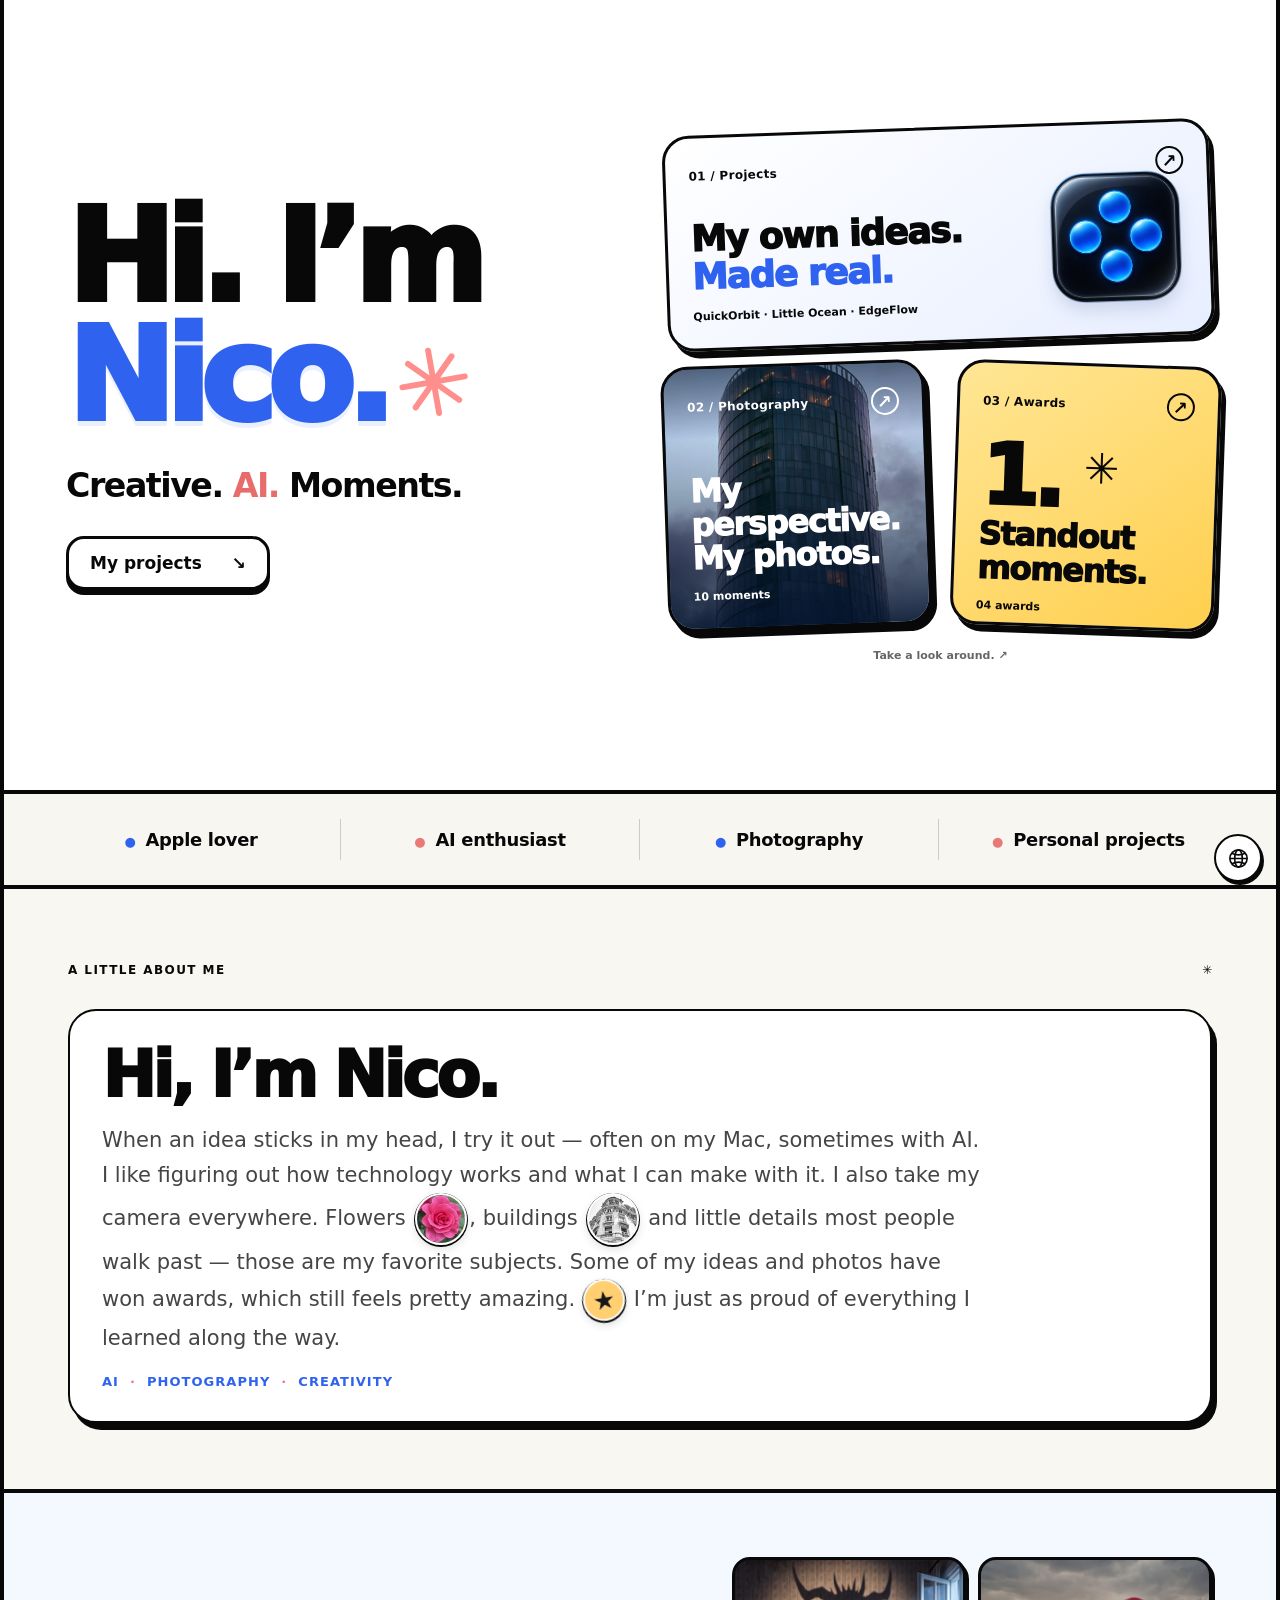
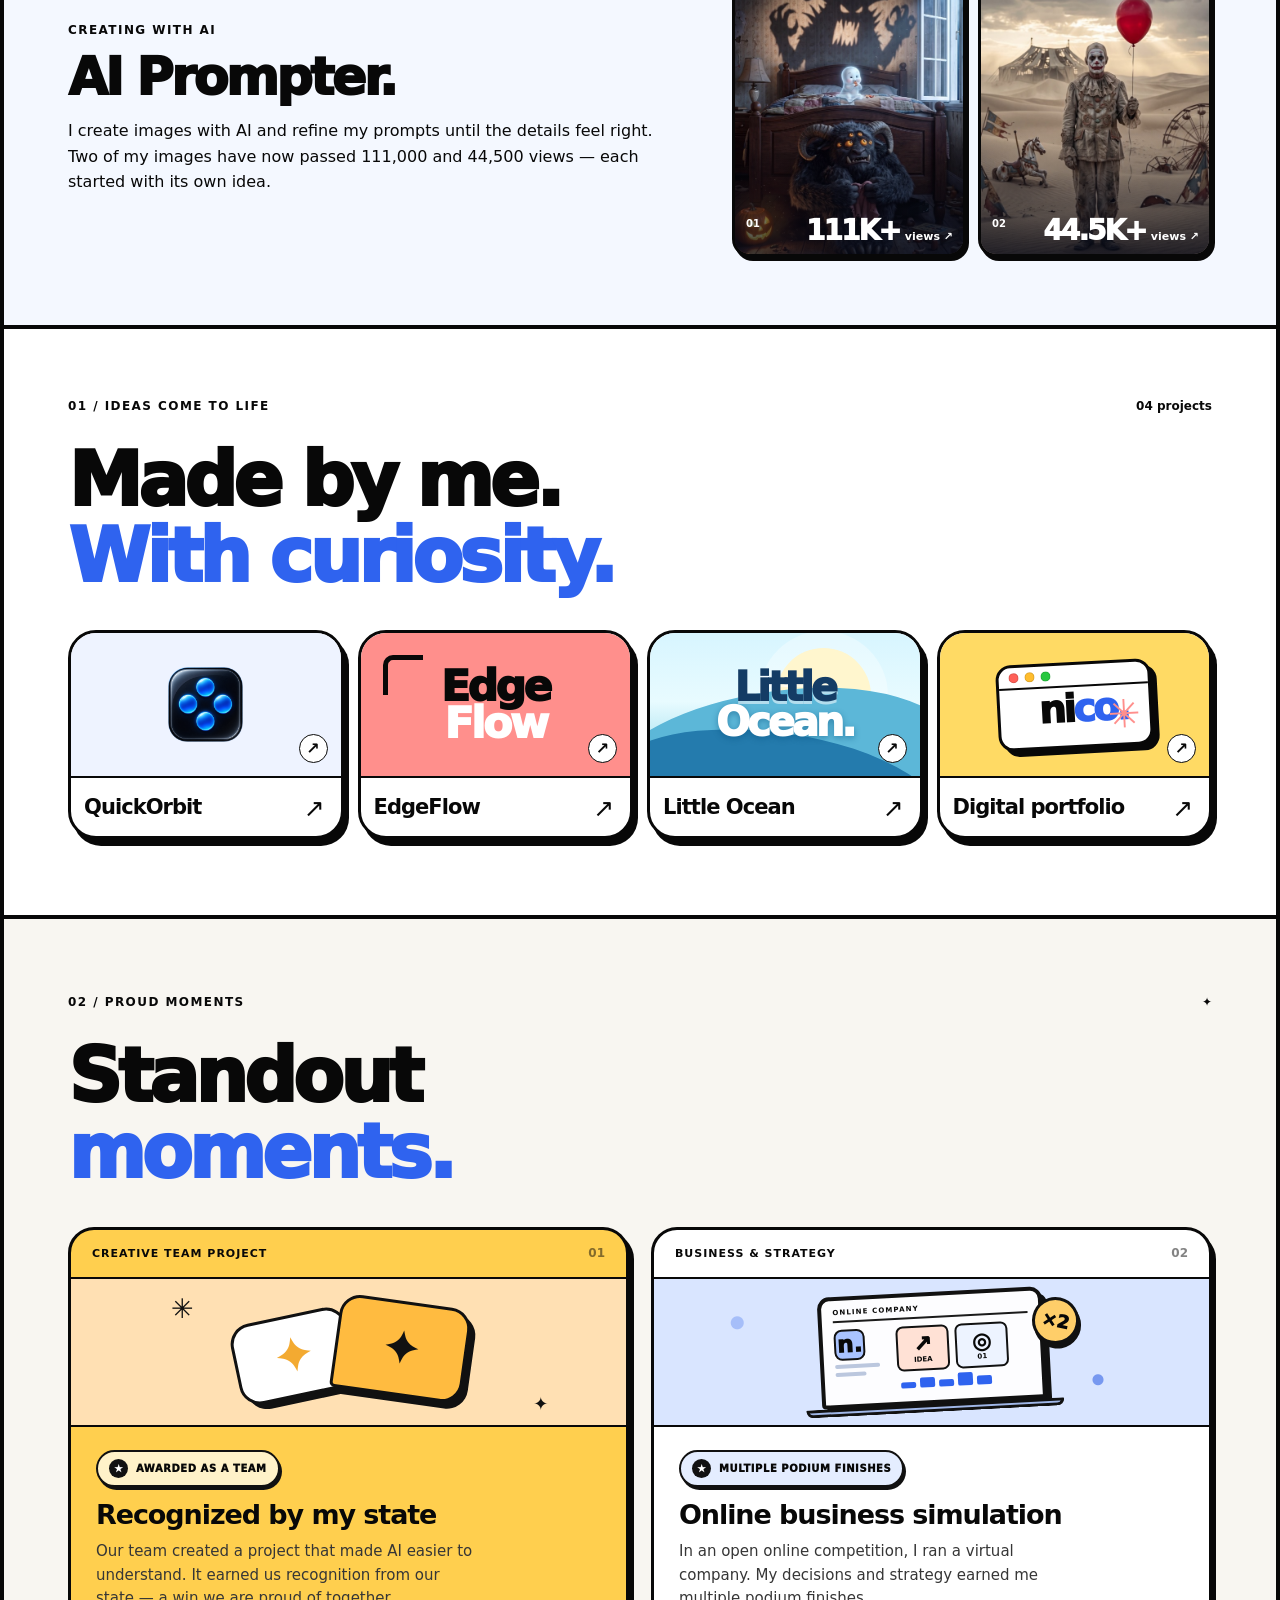
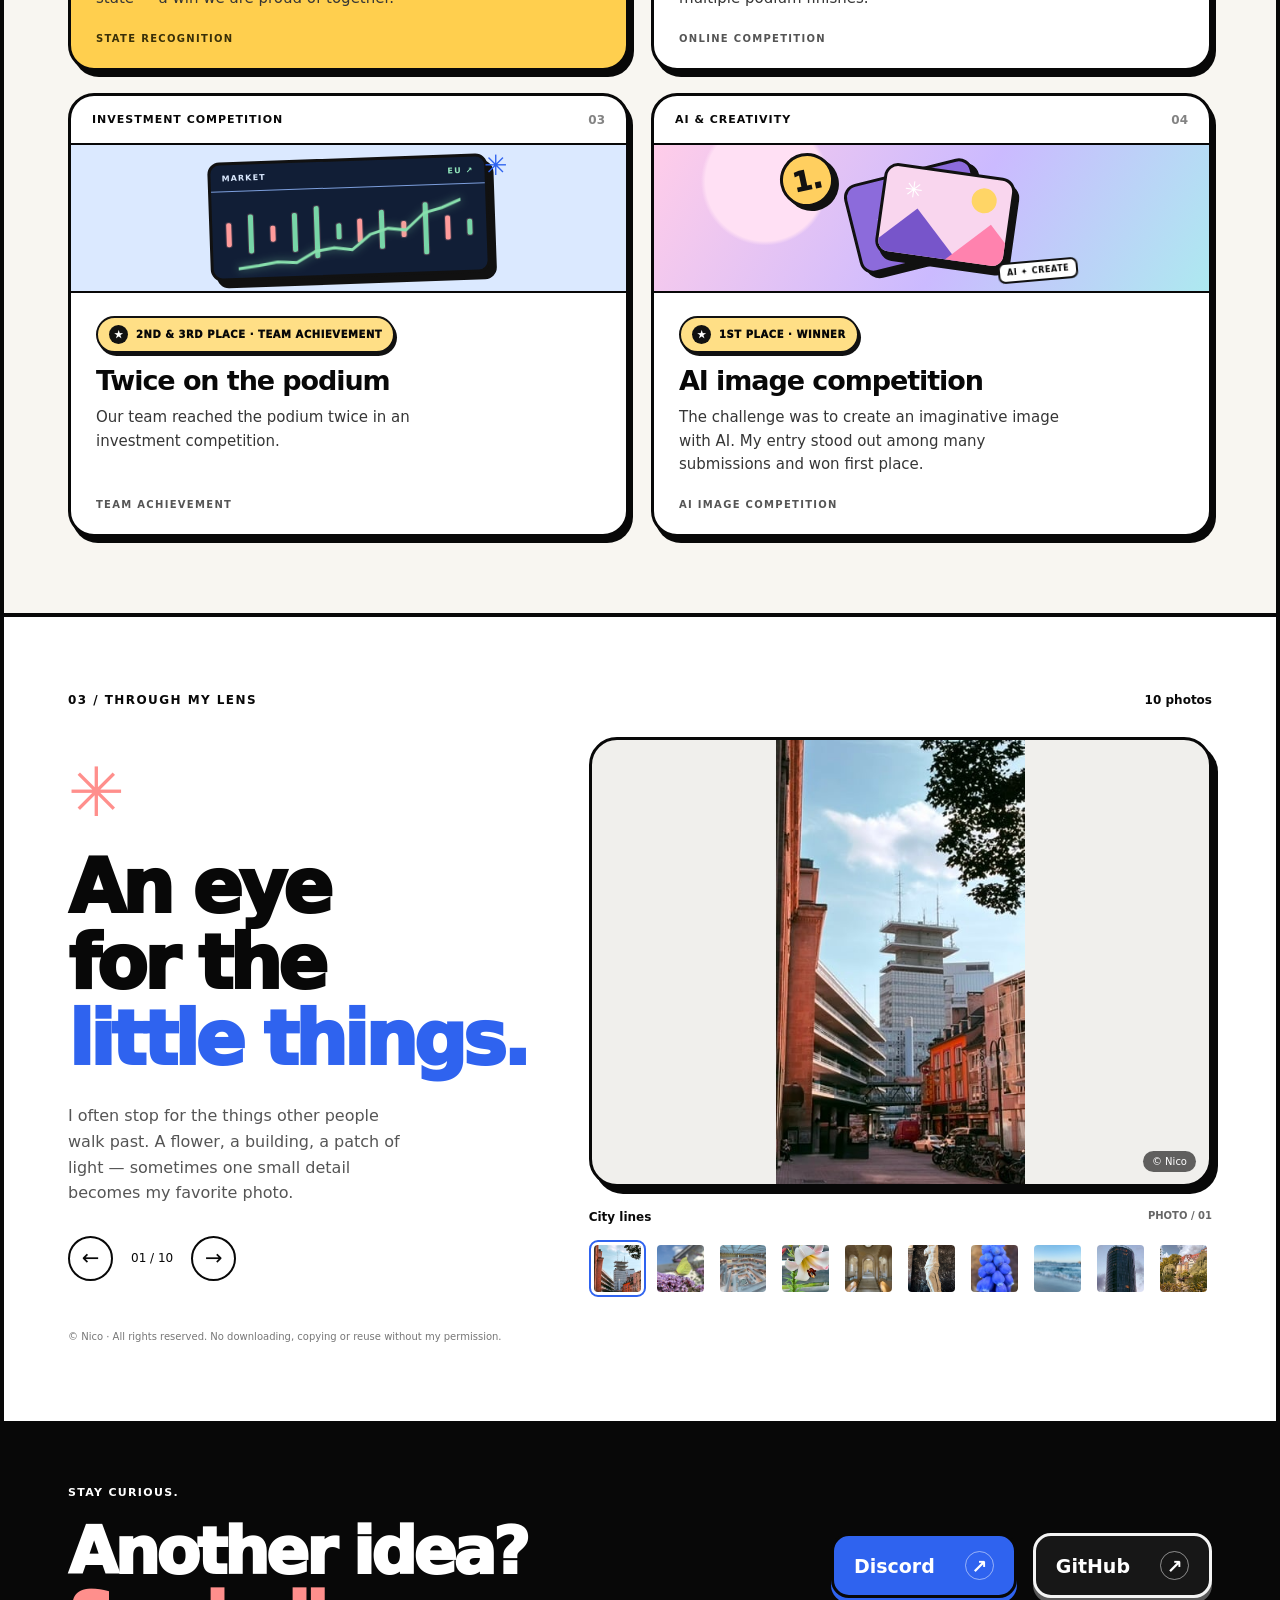
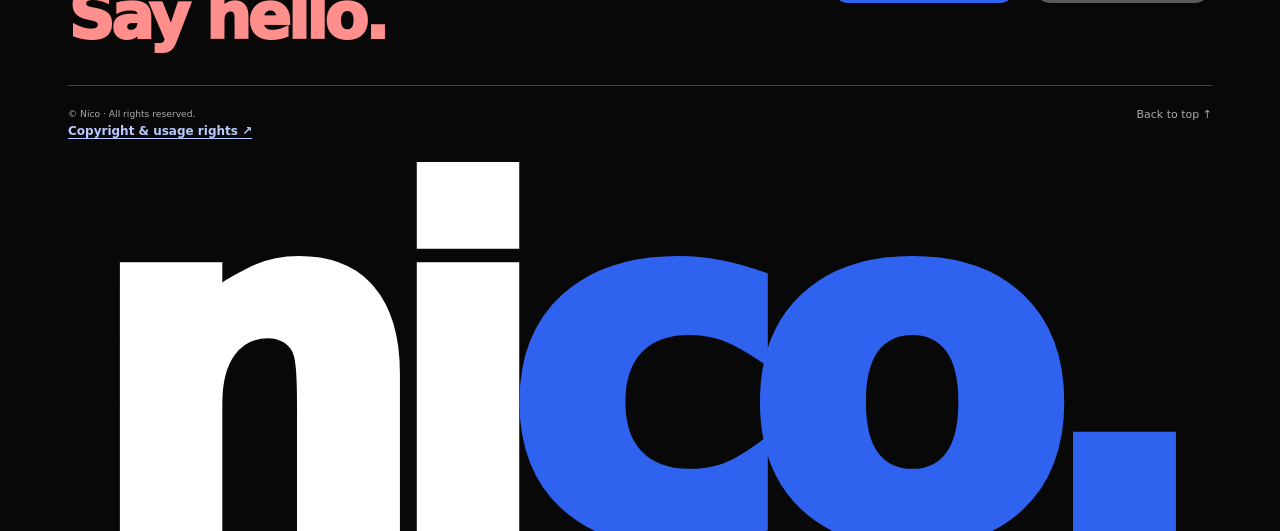
==== commit 916fa90b: "Use clean URL and refreshed Picsart counts" ====
--- a/index.html
+++ b/index.html
@@ -1,3 +1,3 @@
-<!doctype html><html lang="en"><head><meta charset="UTF-8"><meta name="viewport" content="width=device-width, initial-scale=1.0"><title>Nico — Persönliches Portfolio</title><meta name="description" content="Nicos Projekte, Auszeichnungen und Fotografie."><link rel="icon" href="./favicon.svg"><meta property="og:type" content="website"><meta property="og:title" content="Nico"><meta property="og:description" content="Projects, photography and creative ideas."><meta property="og:url" content="https://nicot-111.github.io/"><meta property="og:image" content="https://nicot-111.github.io/social-preview-name.png"><meta property="og:image:width" content="1200"><meta property="og:image:height" content="630"><meta property="og:image:alt" content="Nico"><meta name="twitter:card" content="summary_large_image"><meta name="twitter:title" content="Nico"><meta name="twitter:image" content="https://nicot-111.github.io/social-preview-name.png">  <script type="module" crossorigin src="./assets/index-Do39_erb.js"></script>
+<!doctype html><html lang="en"><head><meta charset="UTF-8"><meta name="viewport" content="width=device-width, initial-scale=1.0"><title>Nico — Creative Portfolio</title><meta name="description" content="Nico's projects, awards and photography."><link rel="icon" href="./favicon.svg"><meta property="og:type" content="website"><meta property="og:title" content="Nico"><meta property="og:description" content="Projects, photography and creative ideas."><meta property="og:url" content="https://nicot-111.github.io/"><meta property="og:image" content="https://nicot-111.github.io/social-preview-name.png"><meta property="og:image:width" content="1200"><meta property="og:image:height" content="630"><meta property="og:image:alt" content="Nico"><meta name="twitter:card" content="summary_large_image"><meta name="twitter:title" content="Nico"><meta name="twitter:image" content="https://nicot-111.github.io/social-preview-name.png">  <script type="module" crossorigin src="./assets/index-Df4z_neG.js"></script>
   <link rel="stylesheet" crossorigin href="./assets/index-FMFI3H44.css">
 </head><body><div id="root"></div></body></html>
